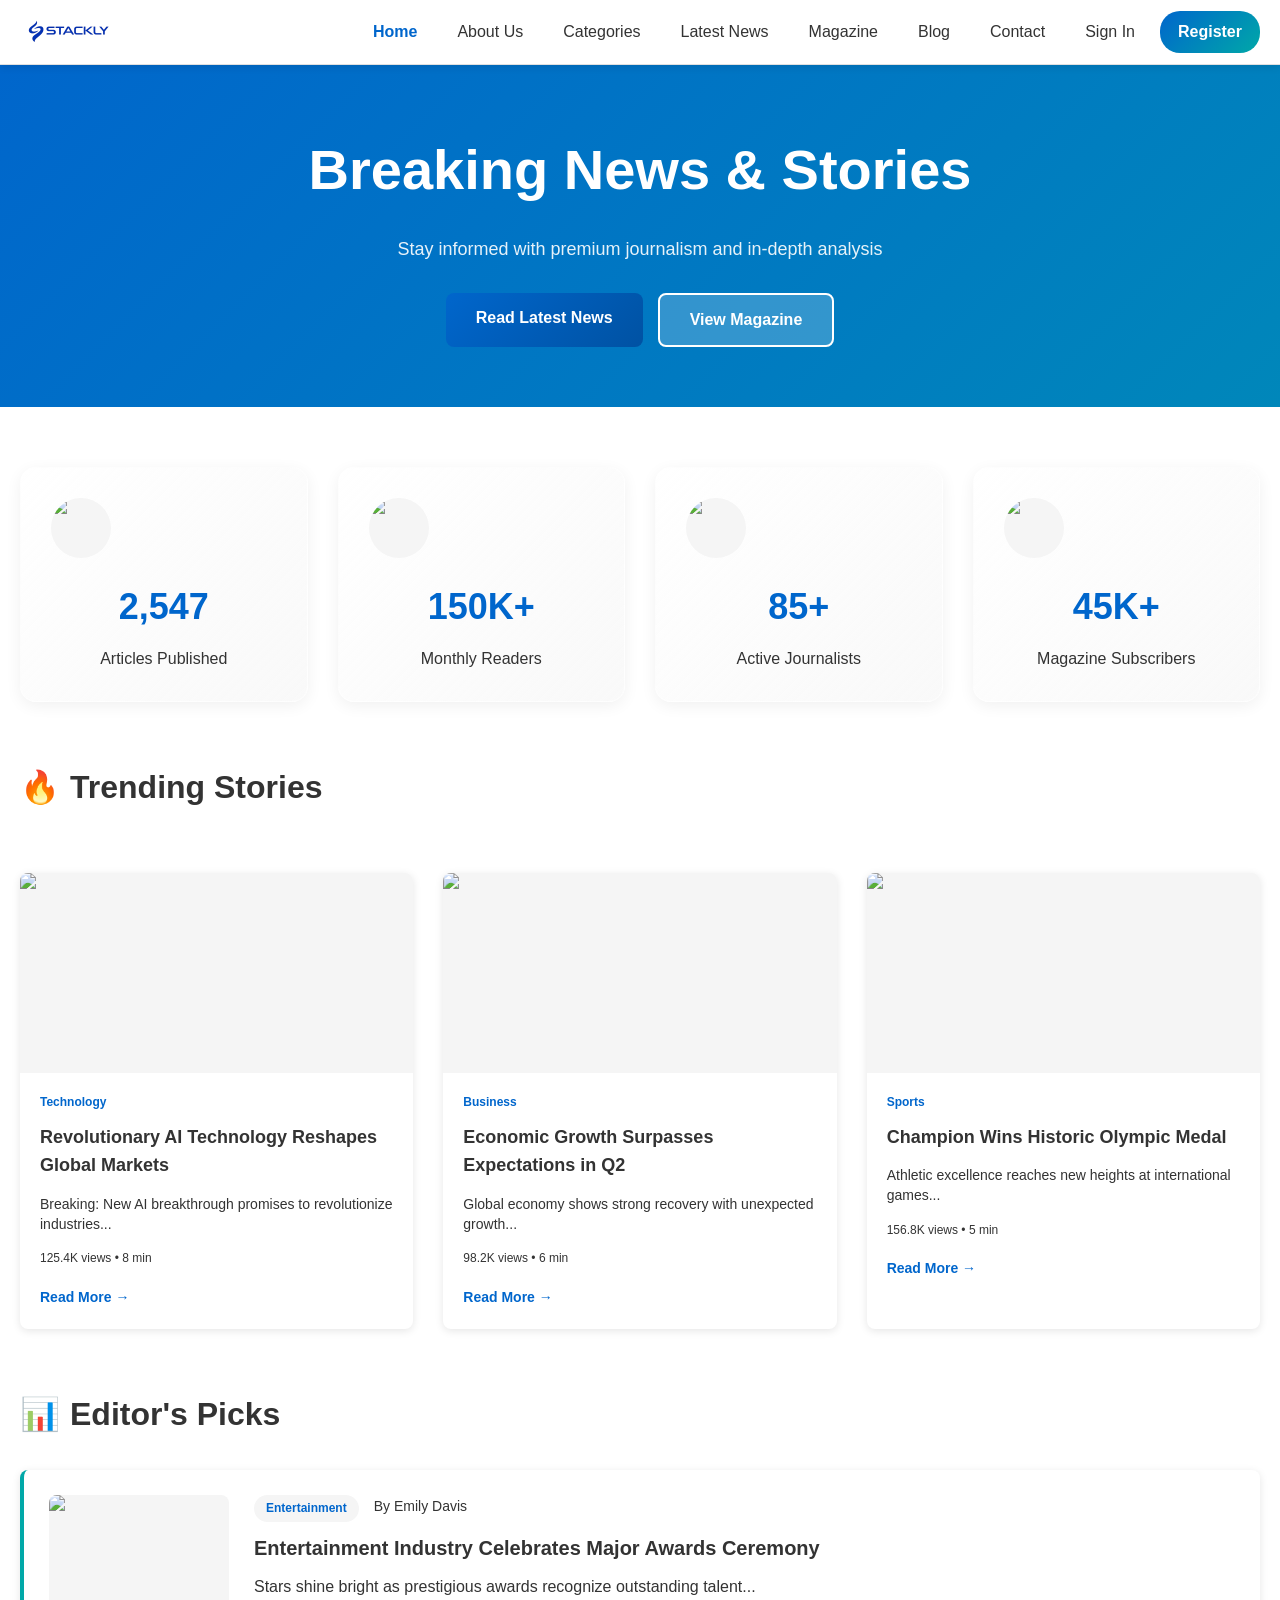
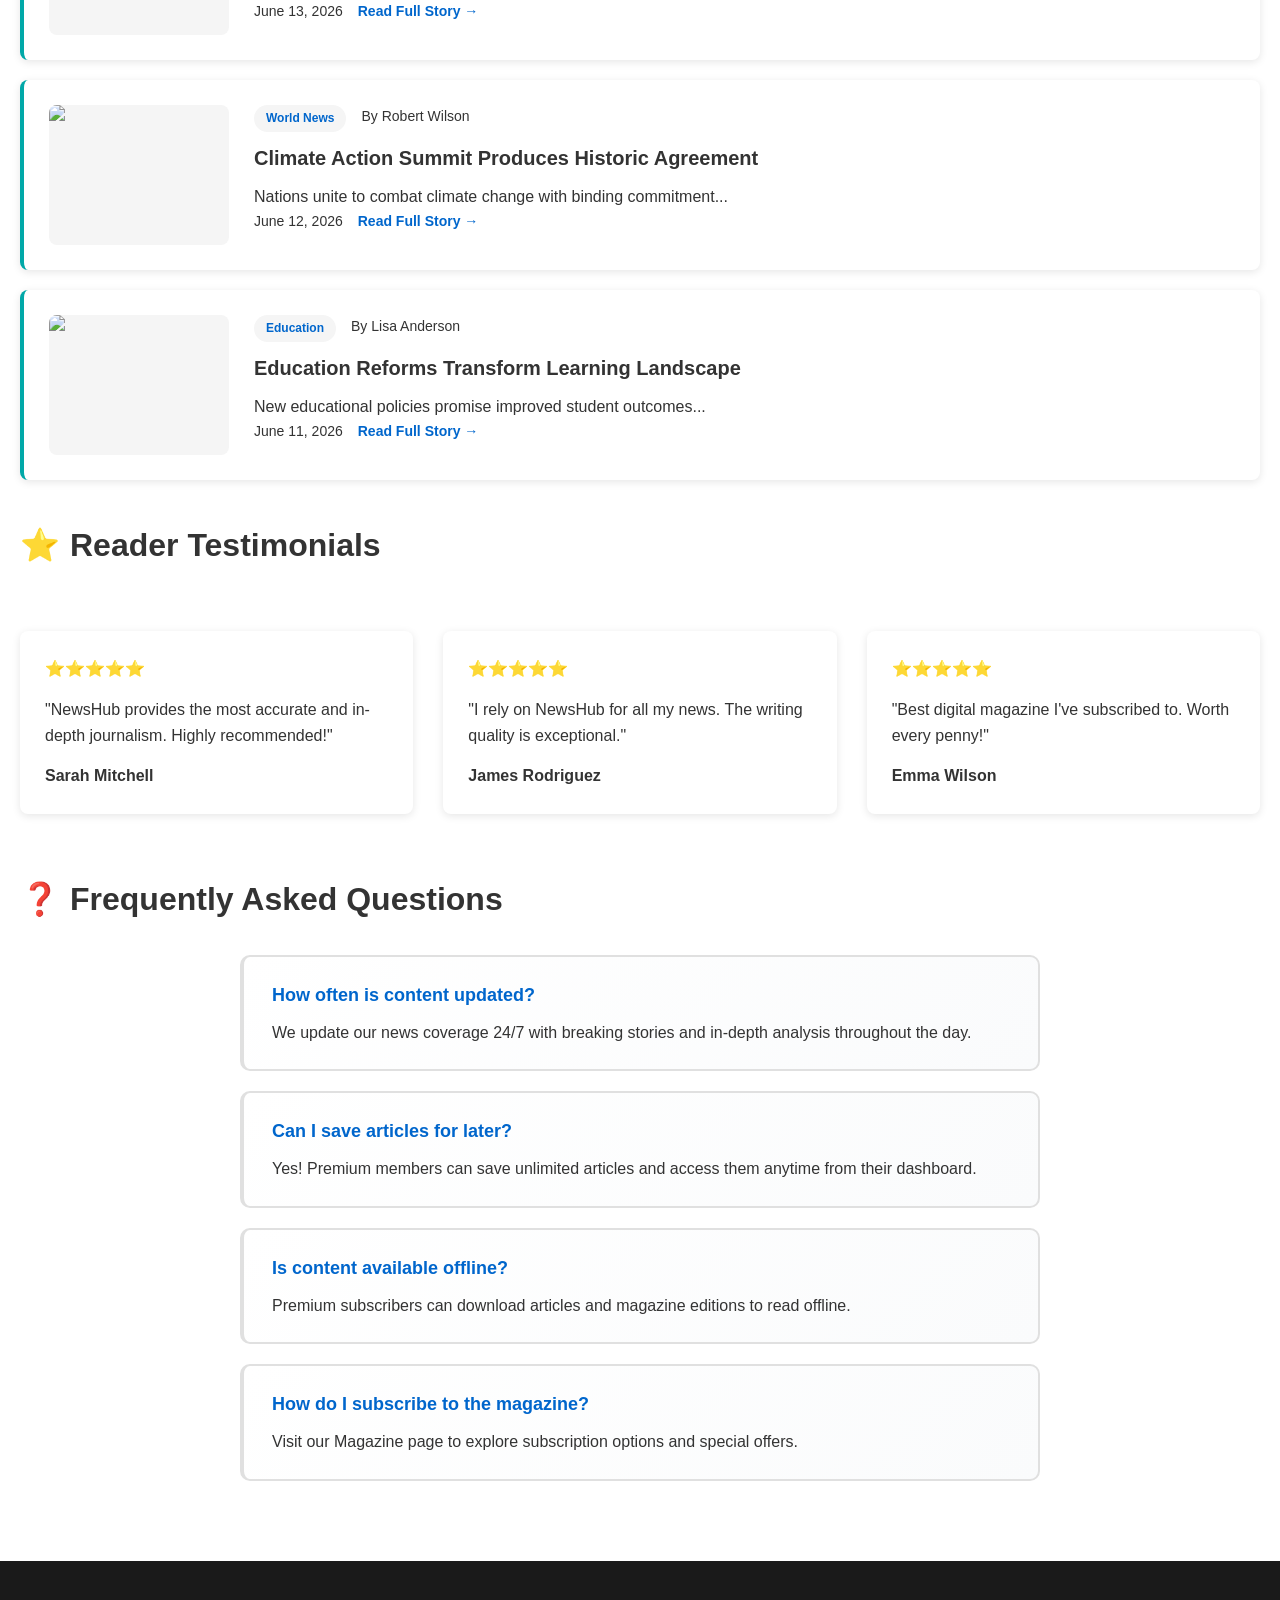
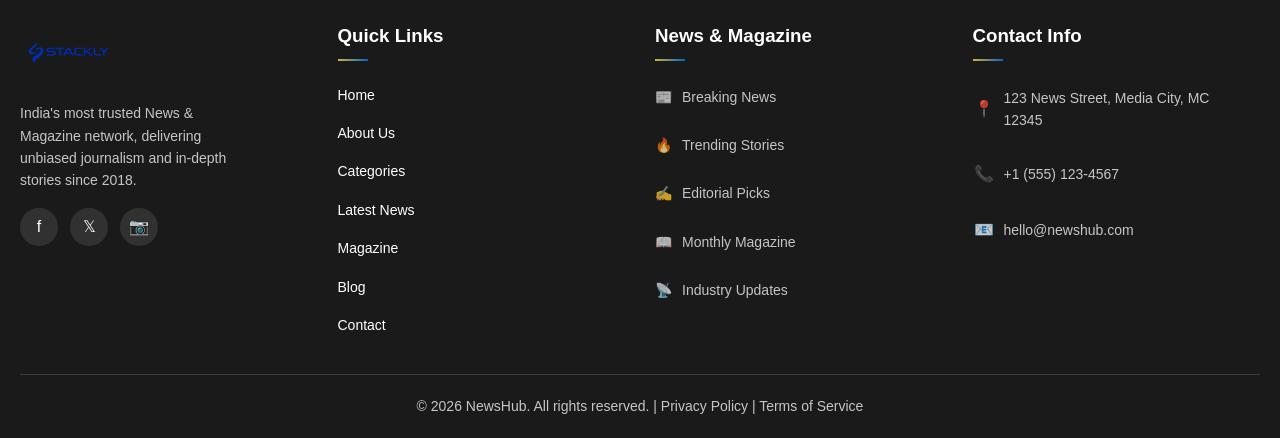
==== index.html @ 3a7b51b8 "Add files via upload" ====
﻿<!DOCTYPE html>
<html lang="en">
<head>
    <meta charset="UTF-8">
    <meta name="viewport" content="width=device-width, initial-scale=1.0">
    <title>NewsHub - Premium News & Magazine</title>
    <link rel="stylesheet" href="styles.css">
</head>
<body>
    <nav>
        <div class="nav-container">
            <a class="logo" href="index.html"><img src="stackly-logo.webp" alt="NewsHub" style="height:64px;width:auto;vertical-align:middle;"></a>

            <div class="nav-menu" id="navMenu">
                <a href="index.html" class="current">Home</a>
                <a href="about.html">About Us</a>
                <a href="categories.html">Categories</a>
                <a href="latest.html">Latest News</a>
                <a href="magazine.html">Magazine</a>
                <a href="blog.html">Blog</a>
                <a href="contact.html">Contact</a>
                <a href="signin.html">Sign In</a>
                <a href="register.html" class="nav-register">Register</a>
            </div>

            <button class="hamburger" id="hamburger" onclick="toggleMenu()">
                <span></span>
                <span></span>
                <span></span>
            </button>
        </div>
    </nav>

    <main id="content">
        <div class="hero">
            <div class="container">
                <h1>Breaking News & Stories</h1>
                <p>Stay informed with premium journalism and in-depth analysis</p>
                <div class="hero-buttons">
                    <a class="btn btn-primary" href="404.html">Read Latest News</a>
                    <a class="btn btn-secondary" href="404.html">View Magazine</a>
                </div>
            </div>
        </div>

        <div class="container">
            <div class="grid-4">
                <div class="stat-card fade-in-up">
                    <img src="images/avatar-1.webp" style="width:60px; height:60px; border-radius:50%; margin-bottom:10px;" alt="Articles Published" loading="lazy" decoding="async" width="60" height="60">
                    <div class="value">2,547</div>
                    <div>Articles Published</div>
                </div>
                <div class="stat-card fade-in-up">
                    <img src="images/avatar-2.webp" style="width:60px; height:60px; border-radius:50%; margin-bottom:10px;" alt="Monthly Readers" loading="lazy" decoding="async" width="60" height="60">
                    <div class="value">150K+</div>
                    <div>Monthly Readers</div>
                </div>
                <div class="stat-card fade-in-up">
                    <img src="images/avatar-3.webp" style="width:60px; height:60px; border-radius:50%; margin-bottom:10px;" alt="Active Journalists" loading="lazy" decoding="async" width="60" height="60">
                    <div class="value">85+</div>
                    <div>Active Journalists</div>
                </div>
                <div class="stat-card fade-in-up">
                    <img src="images/avatar-4.webp" style="width:60px; height:60px; border-radius:50%; margin-bottom:10px;" alt="Magazine Subscribers" loading="lazy" decoding="async" width="60" height="60">
                    <div class="value">45K+</div>
                    <div>Magazine Subscribers</div>
                </div>
            </div>

            <h2><span class="section-icon">🔥</span>Trending Stories</h2>
            <div class="grid-3">
                <div class="article-card">
                    <img src="images/article-1.webp" style="width:100%; height:200px; object-fit:cover;" alt="Revolutionary AI Technology Reshapes Global Markets" loading="lazy" decoding="async" width="600" height="200">
                    <div class="article-card-content">
                        <div class="article-card-category">Technology</div>
                        <h3>Revolutionary AI Technology Reshapes Global Markets</h3>
                        <p>Breaking: New AI breakthrough promises to revolutionize industries...</p>
                        <div style="font-size: 12px; color: var(--darkGray); margin-bottom: 15px;">
                            <span>125.4K views</span> • <span>8 min</span>
                        </div>
                        <a class="read-more" href="404.html">Read More →</a>
                    </div>
                </div>

                <div class="article-card">
                    <img src="images/article-2.webp" style="width:100%; height:200px; object-fit:cover;" alt="Economic Growth Surpasses Expectations in Q2" loading="lazy" decoding="async" width="600" height="200">
                    <div class="article-card-content">
                        <div class="article-card-category">Business</div>
                        <h3>Economic Growth Surpasses Expectations in Q2</h3>
                        <p>Global economy shows strong recovery with unexpected growth...</p>
                        <div style="font-size: 12px; color: var(--darkGray); margin-bottom: 15px;">
                            <span>98.2K views</span> • <span>6 min</span>
                        </div>
                        <a class="read-more" href="404.html">Read More →</a>
                    </div>
                </div>

                <div class="article-card">
                    <img src="images/article-3.webp" style="width:100%; height:200px; object-fit:cover;" alt="Champion Wins Historic Olympic Medal" loading="lazy" decoding="async" width="600" height="200">
                    <div class="article-card-content">
                        <div class="article-card-category">Sports</div>
                        <h3>Champion Wins Historic Olympic Medal</h3>
                        <p>Athletic excellence reaches new heights at international games...</p>
                        <div style="font-size: 12px; color: var(--darkGray); margin-bottom: 15px;">
                            <span>156.8K views</span> • <span>5 min</span>
                        </div>
                        <a class="read-more" href="404.html">Read More →</a>
                    </div>
                </div>
            </div>

            <h2><span class="section-icon">📊</span>Editor's Picks</h2>
            <div class="news-item">
                <img src="images/article-4.webp" style="width:180px; height:140px; border-radius:8px; object-fit:cover; flex-shrink:0;" alt="Entertainment Industry Celebrates Major Awards Ceremony" loading="lazy" decoding="async" width="180" height="140">
                <div class="news-content">
                    <div class="news-meta">
                        <span class="category-badge">Entertainment</span>
                        <span>By Emily Davis</span>
                    </div>
                    <h3>Entertainment Industry Celebrates Major Awards Ceremony</h3>
                    <p>Stars shine bright as prestigious awards recognize outstanding talent...</p>
                    <div class="news-meta">
                        <span>June 13, 2026</span>
                        <a class="read-more" href="404.html">Read Full Story →</a>
                    </div>
                </div>
            </div>

            <div class="news-item">
                <img src="images/article-5.webp" style="width:180px; height:140px; border-radius:8px; object-fit:cover; flex-shrink:0;" alt="Climate Action Summit Produces Historic Agreement" loading="lazy" decoding="async" width="180" height="140">
                <div class="news-content">
                    <div class="news-meta">
                        <span class="category-badge">World News</span>
                        <span>By Robert Wilson</span>
                    </div>
                    <h3>Climate Action Summit Produces Historic Agreement</h3>
                    <p>Nations unite to combat climate change with binding commitment...</p>
                    <div class="news-meta">
                        <span>June 12, 2026</span>
                        <a class="read-more" href="404.html">Read Full Story →</a>
                    </div>
                </div>
            </div>

            <div class="news-item">
                <img src="images/article-6.webp" style="width:180px; height:140px; border-radius:8px; object-fit:cover; flex-shrink:0;" alt="Education Reforms Transform Learning Landscape" loading="lazy" decoding="async" width="180" height="140">
                <div class="news-content">
                    <div class="news-meta">
                        <span class="category-badge">Education</span>
                        <span>By Lisa Anderson</span>
                    </div>
                    <h3>Education Reforms Transform Learning Landscape</h3>
                    <p>New educational policies promise improved student outcomes...</p>
                    <div class="news-meta">
                        <span>June 11, 2026</span>
                        <a class="read-more" href="404.html">Read Full Story →</a>
                    </div>
                </div>
            </div>

            <h2><span class="section-icon">⭐</span>Reader Testimonials</h2>
            <div class="grid-3">
                <div class="testimonial-card">
                    <div class="stars">⭐⭐⭐⭐⭐</div>
                    <p>"NewsHub provides the most accurate and in-depth journalism. Highly recommended!"</p>
                    <p style="font-weight: bold; margin-top: 15px;">Sarah Mitchell</p>
                </div>
                <div class="testimonial-card">
                    <div class="stars">⭐⭐⭐⭐⭐</div>
                    <p>"I rely on NewsHub for all my news. The writing quality is exceptional."</p>
                    <p style="font-weight: bold; margin-top: 15px;">James Rodriguez</p>
                </div>
                <div class="testimonial-card">
                    <div class="stars">⭐⭐⭐⭐⭐</div>
                    <p>"Best digital magazine I've subscribed to. Worth every penny!"</p>
                    <p style="font-weight: bold; margin-top: 15px;">Emma Wilson</p>
                </div>
            </div>

            <h2><span class="section-icon">❓</span>Frequently Asked Questions</h2>
            <div style="max-width: 800px; margin: 0 auto;">
                <div class="faq-card fade-in-up">
                    <p class="faq-question">How often is content updated?</p>
                    <p>We update our news coverage 24/7 with breaking stories and in-depth analysis throughout the day.</p>
                </div>
                <div class="faq-card fade-in-up">
                    <p class="faq-question">Can I save articles for later?</p>
                    <p>Yes! Premium members can save unlimited articles and access them anytime from their dashboard.</p>
                </div>
                <div class="faq-card fade-in-up">
                    <p class="faq-question">Is content available offline?</p>
                    <p>Premium subscribers can download articles and magazine editions to read offline.</p>
                </div>
                <div class="faq-card fade-in-up">
                    <p class="faq-question">How do I subscribe to the magazine?</p>
                    <p>Visit our Magazine page to explore subscription options and special offers.</p>
                </div>
            </div>
        </div>
    </main>

        <footer>
        <div class="footer-grid">
            <div>
                <a class="logo" href="index.html"><img src="stackly-logo.webp" alt="NewsHub" style="height:64px;width:auto;vertical-align:middle;"></a>
                <p style="margin-top: 10px; font-size: 14px; opacity: 0.75; max-width: 220px; line-height: 1.6;">India's most trusted News &amp; Magazine network, delivering unbiased journalism and in-depth stories since 2018.</p>
                <div style="display: flex; gap: 12px; margin-top: 16px;">
                    <a href="404.html" class="footer-social-icon" style="width: 38px; height: 38px; border-radius: 50%; background: rgba(255,255,255,0.1); display: flex; align-items: center; justify-content: center; color: white; text-decoration: none; font-size: 16px; transition: background 0.3s;" onmouseover="this.style.background='#1877F2'" onmouseout="this.style.background='rgba(255,255,255,0.1)'">&#x66;</a>
                    <a href="404.html" class="footer-social-icon" style="width: 38px; height: 38px; border-radius: 50%; background: rgba(255,255,255,0.1); display: flex; align-items: center; justify-content: center; color: white; text-decoration: none; font-size: 16px; transition: background 0.3s;" onmouseover="this.style.background='#000'" onmouseout="this.style.background='rgba(255,255,255,0.1)'">&#x1D54F;</a>
                    <a href="404.html" class="footer-social-icon" style="width: 38px; height: 38px; border-radius: 50%; background: rgba(255,255,255,0.1); display: flex; align-items: center; justify-content: center; color: white; text-decoration: none; font-size: 16px; transition: background 0.3s;" onmouseover="this.style.background='#E1306C'" onmouseout="this.style.background='rgba(255,255,255,0.1)'">&#x1F4F7;</a>
                    <!-- <a href="404.html" target="_blank" rel="noopener" class="footer-social-icon" style="width: 38px; height: 38px; border-radius: 50%; background: rgba(255,255,255,0.1); display: flex; align-items: center; justify-content: center; color: white; text-decoration: none; font-size: 16px; transition: background 0.3s;" onmouseover="this.style.background='#0A66C2'" onmouseout="this.style.background='rgba(255,255,255,0.1)'">&#x1F4BC;</a> -->
                </div>
            </div>
            <div class="footer-section">
                <h3>Quick Links</h3>
                <a class="footer-link" href="index.html"><span>Home</span><i class="link-arrow">→</i></a>
                <a class="footer-link" href="about.html"><span>About Us</span><i class="link-arrow">→</i></a>
                <a class="footer-link" href="categories.html"><span>Categories</span><i class="link-arrow">→</i></a>
                <a class="footer-link" href="latest.html"><span>Latest News</span><i class="link-arrow">→</i></a>
                <a class="footer-link" href="magazine.html"><span>Magazine</span><i class="link-arrow">→</i></a>
                <a class="footer-link" href="blog.html"><span>Blog</span><i class="link-arrow">→</i></a>
                <a class="footer-link" href="contact.html"><span>Contact</span><i class="link-arrow">→</i></a>
            </div>
            <div class="footer-section">
                <h3>News &amp; Magazine</h3>
                <div class="newsroom-link"><span class="newsroom-icon">📰</span><span>Breaking News</span></div>
                <div class="newsroom-link"><span class="newsroom-icon">🔥</span><span>Trending Stories</span></div>
                <div class="newsroom-link"><span class="newsroom-icon">✍️</span><span>Editorial Picks</span></div>
                <div class="newsroom-link"><span class="newsroom-icon">📖</span><span>Monthly Magazine</span></div>
                <div class="newsroom-link"><span class="newsroom-icon">📡</span><span>Industry Updates</span></div>
            </div>
            <div class="footer-section">
                <h3>Contact Info</h3>
                <div class="contact-item"><span class="contact-icon">📍</span><span>123 News Street, Media City, MC 12345</span></div>
                <div class="contact-item"><span class="contact-icon">📞</span><span>+1 (555) 123-4567</span></div>
                <div class="contact-item"><span class="contact-icon">📧</span><span>hello@newshub.com</span></div>
            </div>
        </div>
        <div class="footer-bottom">
            <p>&copy; 2026 NewsHub. All rights reserved. | Privacy Policy | Terms of Service</p>
        </div>
    </footer>

    <script src="auth.js"></script>
    <script src="script.js"></script>
</body>
</html>
---- styles.css ----
* {
    margin: 0;
    padding: 0;
    box-sizing: border-box;
}

/* ── Image optimisation globals ─────────────────────────────────────── */
img {
    max-width: 100%;
    height: auto;          /* preserve aspect ratio; prevents layout shift */
    display: block;
    color: transparent;    /* hide broken-image alt text colour */
}

/* Static gray placeholder while images load — no animation */
img[loading="lazy"] {
    background-color: var(--lightGray);
}
/* ──────────────────────────────────────────────────────────────────── */

:root {
    --primary: #0066CC;
    --teal: #00A8A8;
    --white: #FFFFFF;
    --lightGray: #F5F5F5;
    --darkGray: #333333;
    --border: #E0E0E0;
    --error: #EF4444;
    --gold: #D4AF37;
}

body {
    font-family: -apple-system, BlinkMacSystemFont, 'Segoe UI', Roboto, Oxygen, Ubuntu, Cantarell, sans-serif;
    background-color: var(--white);
    color: var(--darkGray);
    line-height: 1.6;
}

/* Navigation */
nav {
    background-color: var(--white);
    border-bottom: 1px solid var(--border);
    position: sticky;
    top: 0;
    z-index: 50;
    box-shadow: 0 2px 8px rgba(0,0,0,0.1);
}

.nav-container {
    max-width: 1400px;
    margin: 0 auto;
    padding: 0 20px;
    display: flex;
    justify-content: space-between;
    align-items: center;
    height: 64px;
}

.logo {
    font-size: 24px;
    font-weight: bold;
    color: var(--primary);
    cursor: pointer;
    border: none;
    background: none;
    padding: 0;
    text-decoration: none;
    transition: opacity 0.3s, transform 0.3s;
    display: inline-block;
}

.logo:hover {
    opacity: 0.8;
    transform: scale(1.05);
}

.nav-menu {
    display: none;
    gap: 10px;
    align-items: center;
}

.nav-menu.active {
    display: flex;
    flex-direction: column;
    position: absolute;
    top: 64px;
    left: 0;
    right: 0;
    background-color: var(--lightGray);
    padding: 15px;
    z-index: 40;
}

.nav-menu a {
    border: none;
    background: transparent;
    padding: 10px 15px;
    cursor: pointer;
    color: var(--darkGray);
    font-weight: 500;
    border-radius: 6px;
    transition: opacity 0.3s;
    text-decoration: none;
}

.nav-menu a:hover {
    opacity: 0.75;
}

.nav-menu a.current {
    color: var(--primary);
    font-weight: 700;
}

@media (min-width: 768px) {
    .nav-menu {
        display: flex !important;
        flex-direction: row !important;
        position: static !important;
        background-color: transparent !important;
        padding: 0 !important;
    }
}

.hamburger {
    display: flex;
    flex-direction: column;
    cursor: pointer;
    border: none;
    background: none;
    padding: 5px;
    gap: 5px;
}

.hamburger span {
    width: 25px;
    height: 3px;
    background-color: var(--darkGray);
    border-radius: 2px;
    transition: background-color 0.3s;
}

.hamburger:hover span {
    background-color: var(--primary);
}

@media (min-width: 768px) {
    .hamburger {
        display: none;
    }
}

/* Main Content */
.container {
    max-width: 1400px;
    margin: 0 auto;
    padding: 0 20px;
}

.hidden {
    display: none !important;
}

/* Hero Section */
.hero {
    background: linear-gradient(135deg, #0066CC 0%, #00A8A8 100%);
    color: white;
    padding: 60px 20px;
    text-align: center;
}

.hero h1 {
    font-size: 56px;
    margin-bottom: 20px;
    font-weight: bold;
}

.hero p {
    font-size: 18px;
    margin-bottom: 30px;
    opacity: 0.9;
}

.hero-buttons {
    display: flex;
    gap: 15px;
    justify-content: center;
    flex-wrap: wrap;
}

.btn {
    display: inline-block;
    padding: 12px 30px;
    border: none;
    border-radius: 8px;
    font-weight: 600;
    cursor: pointer;
    font-size: 16px;
    transition: all 0.3s;
    text-decoration: none;
    text-align: center;
}

.btn-primary {
    background-color: var(--primary);
    color: white;
}

.btn-primary:hover {
    opacity: 0.9;
}

.btn-secondary {
    background-color: rgba(255,255,255,0.2);
    color: white;
    border: 2px solid white;
}

.btn-secondary:hover {
    background-color: rgba(255,255,255,0.3);
}

/* Grid Layouts */
.grid-2 {
    display: grid;
    grid-template-columns: 1fr;
    gap: 30px;
    margin: 60px 0;
}

@media (min-width: 768px) {
    .grid-2 {
        grid-template-columns: 1fr 1fr;
    }
}

.grid-3 {
    display: grid;
    grid-template-columns: 1fr;
    gap: 30px;
    margin: 60px 0;
}

@media (min-width: 768px) {
    .grid-3 {
        grid-template-columns: repeat(3, 1fr);
    }
}

.grid-4 {
    display: grid;
    grid-template-columns: 1fr;
    gap: 30px;
    margin: 60px 0;
}

@media (min-width: 768px) {
    .grid-4 {
        grid-template-columns: repeat(2, 1fr);
    }
}

@media (min-width: 1024px) {
    .grid-4 {
        grid-template-columns: repeat(4, 1fr);
    }
}

/* Cards */
.stat-card {
    position: relative;
    background: linear-gradient(135deg, rgba(255,255,255,0.8), rgba(245,245,245,0.6));
    backdrop-filter: blur(12px);
    -webkit-backdrop-filter: blur(12px);
    border: 1px solid rgba(255,255,255,0.5);
    padding: 30px;
    border-radius: 16px;
    text-align: center;
    overflow: hidden;
    box-shadow: 0 4px 16px rgba(0,0,0,0.06);
    transition: transform 0.4s ease, box-shadow 0.4s ease, border-color 0.4s ease, background 0.4s ease;
}

.stat-card::before {
    content: '';
    position: absolute;
    inset: 0;
    background: linear-gradient(135deg, rgba(0,102,204,0.12), rgba(0,168,168,0.1) 50%, rgba(212,175,55,0.1));
    opacity: 0;
    transition: opacity 0.4s ease;
    pointer-events: none;
}

.stat-card > * {
    position: relative;
    z-index: 1;
}

.stat-card:hover {
    transform: translateY(-10px);
    box-shadow: 0 20px 40px rgba(0,102,204,0.18), 0 0 0 1px rgba(0,102,204,0.3);
    border-color: var(--primary);
}

.stat-card:hover::before {
    opacity: 1;
}

.stat-card .icon {
    font-size: 32px;
    margin-bottom: 15px;
}

.stat-card .value {
    display: inline-block;
    font-size: 36px;
    font-weight: bold;
    color: var(--primary);
    margin: 10px 0;
    transition: transform 0.4s ease, color 0.4s ease;
}

.stat-card:hover .value {
    transform: scale(1.12);
    color: var(--teal);
}

.article-card {
    border-radius: 8px;
    overflow: hidden;
    box-shadow: 0 2px 8px rgba(0,0,0,0.1);
    transition: all 0.3s;
    background: white;
}

.article-card:hover {
    box-shadow: 0 8px 16px rgba(0,0,0,0.15);
    transform: translateY(-8px);
}

.article-card-image {
    background-color: var(--teal);
    height: 200px;
    display: flex;
    align-items: center;
    justify-content: center;
    font-size: 48px;
    color: white;
}

.article-card-content {
    padding: 20px;
}

.article-card-category {
    color: var(--primary);
    font-weight: bold;
    font-size: 12px;
}

.article-card h3 {
    font-size: 18px;
    margin: 10px 0 15px 0;
    font-weight: bold;
}

.article-card p {
    color: var(--darkGray);
    font-size: 14px;
    margin-bottom: 15px;
    line-height: 1.4;
}

.read-more {
    color: var(--primary);
    font-weight: 600;
    cursor: pointer;
    text-decoration: none;
    border: none;
    background: none;
    padding: 0;
    font-size: 14px;
}

.read-more:hover {
    opacity: 0.75;
}

/* Section Titles */
h2 {
    font-size: 32px;
    margin: 40px 0 30px 0;
    color: var(--darkGray);
}

.section-icon {
    margin-right: 10px;
}

/* Forms */
.form-group {
    margin-bottom: 15px;
}

input, select, textarea {
    width: 100%;
    padding: 12px;
    border: 1px solid var(--border);
    border-radius: 6px;
    font-family: inherit;
    font-size: 16px;
    transition: border-color 0.3s;
}

input:hover, select:hover, textarea:hover {
    border-color: var(--teal);
}

input:focus, select:focus, textarea:focus {
    outline: none;
    border-color: var(--primary);
}

.form-error, input.form-error, select.form-error, textarea.form-error {
    border-color: var(--error) !important;
}

.error-message {
    color: var(--error);
    font-size: 12px;
    margin-top: 5px;
}

/* Contact Section */
.contact-section {
    background-color: var(--lightGray);
    padding: 40px;
    border-radius: 8px;
}

/* Footer */
footer {
    background-color: #1a1a1a;
    color: white;
    padding: 60px 20px 20px;
    margin-top: 80px;
}

.footer-grid {
    display: grid;
    grid-template-columns: 1fr;
    gap: 30px;
    margin-bottom: 30px;
    max-width: 1400px;
    margin-left: auto;
    margin-right: auto;
}

@media (min-width: 768px) {
    .footer-grid {
        grid-template-columns: repeat(4, 1fr);
    }
}

.footer-section h3 {
    font-weight: bold;
    margin-bottom: 15px;
    position: relative;
    padding-bottom: 10px;
}

.footer-section h3::after {
    content: '';
    position: absolute;
    left: 0;
    bottom: 0;
    width: 30px;
    height: 2px;
    background: linear-gradient(90deg, var(--gold), var(--primary));
}

.footer-section p {
    font-size: 14px;
    margin-bottom: 10px;
    opacity: 0.75;
    cursor: pointer;
    transition: opacity 0.3s;
}

.footer-section a {
    text-decoration: none;
    color: inherit;
}

.footer-section p:hover {
    opacity: 1;
}

/* Quick Links */
.footer-link {
    position: relative;
    display: flex;
    align-items: center;
    gap: 8px;
    width: fit-content;
    padding: 8px 0;
    font-size: 14px;
    color: rgba(255,255,255,0.75);
    text-decoration: none;
    transition: color 0.35s ease, transform 0.35s ease;
}

.footer-link::after {
    content: '';
    position: absolute;
    left: 0;
    bottom: 3px;
    width: 0;
    height: 2px;
    background: linear-gradient(90deg, var(--gold), var(--primary));
    transition: width 0.35s ease;
}

.footer-link .link-arrow {
    display: inline-block;
    opacity: 0;
    transform: translateX(-8px);
    transition: opacity 0.35s ease, transform 0.35s ease;
}

.footer-link:hover {
    color: var(--white);
    transform: translateX(6px);
}

.footer-link:hover::after {
    width: 100%;
}

.footer-link:hover .link-arrow {
    opacity: 1;
    transform: translateX(0);
}

/* News & Magazine Links */
.newsroom-link {
    position: relative;
    display: flex;
    align-items: center;
    gap: 10px;
    padding: 10px 12px;
    margin-bottom: 6px;
    margin-left: -12px;
    border-radius: 8px;
    font-size: 14px;
    color: rgba(255,255,255,0.75);
    cursor: pointer;
    overflow: hidden;
    transition: transform 0.35s ease, color 0.35s ease, box-shadow 0.35s ease;
}

.newsroom-link::before {
    content: '';
    position: absolute;
    inset: 0;
    border-radius: 8px;
    background: linear-gradient(135deg, rgba(0,102,204,0.4), rgba(212,175,55,0.3));
    opacity: 0;
    transition: opacity 0.35s ease;
}

.newsroom-link > * {
    position: relative;
    z-index: 1;
}

.newsroom-icon {
    display: inline-block;
    transition: transform 0.35s ease;
}

.newsroom-link:hover {
    color: var(--white);
    transform: scale(1.04) translateX(4px);
    box-shadow: 0 8px 20px rgba(0,102,204,0.35);
}

.newsroom-link:hover::before {
    opacity: 1;
}

.newsroom-link:hover .newsroom-icon {
    transform: translateX(4px) rotate(10deg) scale(1.1);
}

/* Contact Info & Social Links */
.contact-item,
.social-link {
    position: relative;
    display: flex;
    align-items: center;
    gap: 10px;
    padding: 10px 12px;
    margin-bottom: 8px;
    margin-left: -12px;
    border-radius: 8px;
    border: 1px solid transparent;
    font-size: 14px;
    color: rgba(255,255,255,0.75);
    text-decoration: none;
    transition: transform 0.35s ease, box-shadow 0.35s ease, border-color 0.35s ease, background 0.35s ease, color 0.35s ease;
}

.contact-icon {
    display: inline-block;
    font-size: 16px;
    transition: transform 0.35s ease;
}

.contact-item:hover,
.social-link:hover {
    transform: translateY(-4px);
    background: rgba(255,255,255,0.06);
    border-color: rgba(212,175,55,0.45);
    box-shadow: 0 12px 26px rgba(0,0,0,0.35);
    color: var(--white);
}

.contact-item:hover .contact-icon,
.social-link:hover .contact-icon {
    transform: rotate(12deg) scale(1.15);
}

.social-links {
    display: flex;
    flex-direction: column;
}

.footer-bottom {
    border-top: 1px solid rgba(255,255,255,0.2);
    padding-top: 20px;
    text-align: center;
    font-size: 14px;
    opacity: 0.75;
    max-width: 1400px;
    margin: 0 auto;
}

/* Testimonials */
.testimonial-card {
    background: white;
    padding: 25px;
    border-radius: 8px;
    box-shadow: 0 2px 8px rgba(0,0,0,0.1);
    transition: box-shadow 0.3s;
}

.testimonial-card:hover {
    box-shadow: 0 4px 12px rgba(0,0,0,0.15);
}

.stars {
    color: #FFD700;
    margin-bottom: 15px;
}

/* News Article List */
.news-item {
    display: flex;
    gap: 25px;
    background: white;
    padding: 25px;
    border-radius: 8px;
    box-shadow: 0 2px 8px rgba(0,0,0,0.1);
    border-left: 4px solid var(--teal);
    margin-bottom: 20px;
    transition: box-shadow 0.3s;
}

.news-item:hover {
    box-shadow: 0 4px 12px rgba(0,0,0,0.15);
}

.news-image {
    background-color: var(--primary);
    width: 180px;
    height: 140px;
    min-width: 180px;
    border-radius: 8px;
    display: flex;
    align-items: center;
    justify-content: center;
    font-size: 48px;
    color: white;
}

.news-content h3 {
    font-size: 20px;
    margin-bottom: 10px;
}

.news-meta {
    display: flex;
    gap: 15px;
    font-size: 14px;
    color: var(--darkGray);
    margin-bottom: 10px;
    flex-wrap: wrap;
}

.category-badge {
    background-color: var(--lightGray);
    color: var(--primary);
    padding: 4px 12px;
    border-radius: 20px;
    font-size: 12px;
    font-weight: bold;
    transition: background-color 0.3s, color 0.3s;
}

.category-badge:hover {
    background-color: var(--primary);
    color: white;
}

/* FAQ Cards */
.faq-card {
    position: relative;
    padding: 24px 28px;
    border-radius: 10px;
    border: 2px solid var(--border);
    border-left: 4px solid var(--border);
    background: linear-gradient(135deg, #ffffff, #fafbfc);
    margin-bottom: 20px;
    transition: transform 0.4s ease, box-shadow 0.4s ease, border-color 0.4s ease, background 0.4s ease;
}

.faq-card:hover {
    transform: translateX(6px) scale(1.015);
    border-left-color: var(--gold);
    border-color: rgba(0,102,204,0.3);
    background: linear-gradient(135deg, #ffffff, rgba(0,102,204,0.05) 60%, rgba(212,175,55,0.06));
    box-shadow: 0 10px 28px rgba(0,0,0,0.1);
}

.faq-question {
    font-weight: bold;
    font-size: 18px;
    margin-bottom: 10px;
    color: var(--primary);
    transition: color 0.4s ease;
}

.faq-card:hover .faq-question {
    color: var(--gold);
}

/* Timeline */
.timeline-item {
    display: flex;
    gap: 30px;
    margin-bottom: 40px;
}

.timeline-year {
    background-color: var(--primary);
    color: white;
    padding: 15px;
    border-radius: 8px;
    text-align: center;
    font-weight: bold;
    width: 100px;
    height: fit-content;
    transition: transform 0.3s, box-shadow 0.3s;
}

.timeline-year:hover {
    transform: scale(1.08);
    box-shadow: 0 4px 12px rgba(0,0,0,0.2);
}

.timeline-content {
    padding-bottom: 30px;
    border-left: 2px solid var(--teal);
    padding-left: 20px;
}

.timeline-content h3 {
    font-weight: bold;
    font-size: 18px;
    margin-bottom: 5px;
}

/* Sign In Form */
.signin-form {
    max-width: 400px;
    margin: 40px auto;
    background: white;
    border-radius: 12px;
    box-shadow: 0 4px 12px rgba(0,0,0,0.15);
    padding: 30px;
}

.signin-form h1 {
    text-align: center;
    margin-bottom: 30px;
    color: var(--darkGray);
}

/* Dashboard */
.dashboard-header {
    display: flex;
    justify-content: space-between;
    align-items: center;
    margin-bottom: 40px;
    flex-wrap: wrap;
    gap: 20px;
}

.dashboard-header h1 {
    font-size: 40px;
    color: var(--darkGray);
}

.dashboard-card {
    background-color: var(--lightGray);
    border-top: 4px solid var(--teal);
    padding: 25px;
    border-radius: 8px;
    transition: box-shadow 0.3s;
}

.dashboard-card:hover {
    box-shadow: 0 4px 12px rgba(0,0,0,0.1);
}

.dashboard-card .icon {
    font-size: 28px;
    margin-bottom: 10px;
}

.dashboard-card .title {
    color: var(--darkGray);
    margin-bottom: 5px;
}

.dashboard-card .value {
    font-size: 32px;
    font-weight: bold;
    color: var(--primary);
}

/* 404 Page */
.notfound-content {
    min-height: 500px;
    display: flex;
    align-items: center;
    justify-content: center;
    flex-direction: column;
    text-align: center;
    padding: 40px 20px;
}

.notfound-content .number {
    font-size: 120px;
    font-weight: bold;
    color: var(--primary);
    margin-bottom: 20px;
}

.notfound-content h1 {
    font-size: 40px;
    margin-bottom: 15px;
}

.notfound-content p {
    font-size: 18px;
    color: var(--darkGray);
    margin-bottom: 30px;
}

/* Responsive */
@media (max-width: 768px) {
    .news-item {
        flex-direction: column;
    }

    .news-image {
        width: 100%;
        height: 180px;
    }

    .hero h1 {
        font-size: 36px;
    }

    h2 {
        font-size: 24px;
    }

    .timeline-item {
        flex-direction: column;
        align-items: flex-start;
    }

    .dashboard-header {
        flex-direction: column;
        align-items: flex-start;
    }
}

/* Fade-in on Scroll */
.fade-in-up {
    opacity: 0;
    transform: translateY(30px);
    transition: opacity 0.6s ease, transform 0.6s ease;
}

.fade-in-up.is-visible {
    opacity: 1;
    transform: translateY(0);
}

@media (prefers-reduced-motion: reduce) {
    .fade-in-up {
        opacity: 1;
        transform: none;
        transition: none;
    }

    .stat-card,
    .faq-card,
    .footer-link,
    .newsroom-link,
    .contact-item,
    .social-link,
    .stat-card .value,
    .footer-link .link-arrow,
    .newsroom-icon,
    .contact-icon {
        transition: none !important;
    }
}

/* ============================================================
   PREMIUM HOVER EFFECTS — ENTERPRISE v2
   ============================================================ */

/* ----- Keyframe Animations ----- */
@keyframes shine-sweep {
    0%   { transform: translateX(-150%) skewX(-20deg); }
    100% { transform: translateX(250%)  skewX(-20deg); }
}

@keyframes gradient-border-rotate {
    0%,100% { background-position: 0%   50%; }
    50%      { background-position: 100% 50%; }
}

@keyframes icon-bounce {
    0%,100% { transform: scale(1)    rotate(0deg)  translateY(0); }
    30%      { transform: scale(1.28) rotate(14deg) translateY(-10px); }
    60%      { transform: scale(1.14) rotate(7deg)  translateY(-5px); }
}

@keyframes neon-blue {
    0%,100% { box-shadow: 0 20px 40px rgba(0,102,204,.35), 0 0 30px rgba(0,102,204,.2),  0 0 0 2px rgba(0,102,204,.3); }
    50%      { box-shadow: 0 25px 65px rgba(0,102,204,.6),  0 0 55px rgba(0,102,204,.45), 0 0 0 2px rgba(0,102,204,.5); }
}

@keyframes neon-gold {
    0%,100% { box-shadow: 0 20px 40px rgba(212,175,55,.4), 0 0 30px rgba(212,175,55,.25), 0 0 0 2px rgba(212,175,55,.5); }
    50%      { box-shadow: 0 25px 65px rgba(212,175,55,.7), 0 0 55px rgba(212,175,55,.5),  0 0 0 2px rgba(212,175,55,.8); }
}

/* ----- TIMELINE — FULL CARD HOVER ----- */
.timeline-item {
    cursor: pointer;
    padding: 16px 14px;
    border-radius: 16px;
    border: 2px solid transparent;
    transition: transform .45s ease, box-shadow .45s ease,
                background .45s ease, border-color .45s ease;
}

.timeline-item:hover {
    transform: translateY(-12px);
    background: linear-gradient(135deg, #f0f7ff, #e4efff);
    border-color: rgba(0,102,204,.3);
    box-shadow: 0 28px 55px rgba(0,102,204,.22), 0 0 0 1px rgba(0,102,204,.18);
}

/* Year badge — strong neon glow on hover */
.timeline-year {
    transition: transform .45s ease, box-shadow .45s ease,
                background .45s ease, font-size .35s ease,
                letter-spacing .35s ease;
}

.timeline-item:hover .timeline-year {
    transform: scale(1.2) rotate(-3deg);
    background: linear-gradient(135deg, #0047b3, #0066CC, #00A8A8);
    box-shadow: 0 0 35px rgba(0,102,204,.9), 0 10px 28px rgba(0,102,204,.5);
    font-size: 19px;
    letter-spacing: 1.5px;
}

/* Connector line glows */
.timeline-content {
    transition: transform .45s ease, border-color .45s ease,
                border-left-width .45s ease, padding-left .45s ease;
}

.timeline-item:hover .timeline-content {
    transform: translateX(6px);
    border-left-color: var(--primary);
    border-left-width: 4px;
    padding-left: 22px;
}

.timeline-content h3 { transition: color .4s ease, font-size .4s ease; }
.timeline-item:hover .timeline-content h3 {
    color: var(--primary);
    font-size: 20px;
}
.timeline-content p { transition: color .4s ease; }
.timeline-item:hover .timeline-content p { color: #444; }

/* ----- AWARD CARDS ----- */
.award-card {
    position: relative;
    padding: 28px 26px;
    border-radius: 16px;
    border: 2px solid var(--border);
    border-left: 6px solid var(--primary);
    background: linear-gradient(135deg, #fff 0%, var(--lightGray) 100%);
    overflow: hidden;
    cursor: pointer;
    transition: transform .45s ease, box-shadow .45s ease,
                background .45s ease, border-color .45s ease, color .45s ease;
}

/* Shine sweep layer */
.award-card::before {
    content: '';
    position: absolute;
    top: 0; left: -120%;
    width: 60%;
    height: 100%;
    background: linear-gradient(90deg, transparent, rgba(255,255,255,.6), transparent);
    transform: skewX(-20deg);
    pointer-events: none;
    z-index: 3;
}

.award-card:hover {
    transform: translateY(-14px) scale(1.03);
    border-color: var(--gold);
    border-left-color: var(--gold);
    background: linear-gradient(135deg, #101028 0%, #1c1c48 50%, #0b2d4e 100%);
    color: #fff;
    animation: neon-gold 2s ease infinite;
}

.award-card:hover::before {
    animation: shine-sweep .8s ease forwards;
}

.award-icon {
    display: inline-block;
    font-size: 32px;
    margin-bottom: 14px;
}

.award-card:hover .award-icon {
    animation: icon-bounce .65s ease forwards;
}

.award-title {
    font-weight: bold;
    font-size: 15px;
    margin-bottom: 8px;
    transition: color .4s ease, font-size .4s ease;
}

.award-org {
    font-size: 13px;
    color: var(--darkGray);
    transition: color .4s ease;
}

.award-card:hover .award-title { color: var(--gold); font-size: 16px; }
.award-card:hover .award-org   { color: rgba(255,255,255,.72); }

/* ----- TEAM / LEADERSHIP CARDS ----- */
.team-card {
    position: relative;
    text-align: center;
    padding: 30px 22px;
    border-radius: 20px;
    background: linear-gradient(135deg, #fff, var(--lightGray));
    border: 2px solid transparent;
    overflow: hidden;
    cursor: pointer;
    transition: transform .45s ease, box-shadow .45s ease,
                background .45s ease, border-color .45s ease;
}

.team-card::before {
    content: '';
    position: absolute;
    top: 0; left: -120%;
    width: 60%;
    height: 100%;
    background: linear-gradient(90deg, transparent, rgba(255,255,255,.45), transparent);
    transform: skewX(-20deg);
    pointer-events: none;
    z-index: 2;
}

.team-card:hover {
    transform: translateY(-16px);
    background: linear-gradient(135deg, #fff, #e6f3ff);
    border-color: rgba(0,102,204,.4);
    animation: neon-blue 2s ease infinite;
}

.team-card:hover::before { animation: shine-sweep .8s ease forwards; }

.team-card img {
    transition: transform .45s ease, box-shadow .45s ease;
}

.team-card:hover img {
    transform: scale(1.18);
    box-shadow: 0 12px 35px rgba(0,102,204,.5);
}

.team-name {
    font-weight: bold;
    font-size: 16px;
    margin-bottom: 4px;
    transition: color .4s ease;
}

.team-role {
    color: var(--primary);
    font-weight: 600;
    font-size: 14px;
    margin-bottom: 4px;
    transition: color .4s ease;
}

.team-dept {
    font-size: 12px;
    color: var(--darkGray);
    transition: color .4s ease;
}

.team-card:hover .team-name { color: var(--primary); }
.team-card:hover .team-role { color: var(--teal); }

/* ----- CONTACT INFO CARDS ----- */
.contact-info-card {
    position: relative;
    padding: 26px 24px;
    border-radius: 18px;
    background: linear-gradient(135deg, #fff, #f6f9ff);
    border: 2px solid var(--border);
    overflow: hidden;
    margin-bottom: 22px;
    transition: transform .45s ease, box-shadow .45s ease,
                border-color .45s ease, background .45s ease;
}

.contact-info-card::before {
    content: '';
    position: absolute;
    top: 0; left: -120%;
    width: 60%;
    height: 100%;
    background: linear-gradient(90deg, transparent, rgba(0,102,204,.12), transparent);
    transform: skewX(-20deg);
    pointer-events: none;
    z-index: 2;
}

.contact-info-card:hover {
    transform: translateY(-12px);
    border-color: var(--primary);
    background: linear-gradient(135deg, #ecf5ff, #dceeff);
    animation: neon-blue 2s ease infinite;
}

.contact-info-card:hover::before { animation: shine-sweep .8s ease forwards; }

.contact-info-card-icon {
    display: block;
    font-size: 38px;
    margin-bottom: 12px;
    transition: transform .45s ease;
}

.contact-info-card:hover .contact-info-card-icon {
    animation: icon-bounce .65s ease forwards;
}

.contact-info-card-title {
    font-weight: bold;
    color: var(--primary);
    font-size: 16px;
    margin-bottom: 10px;
    transition: color .4s ease;
}

.contact-info-card:hover .contact-info-card-title { color: #0047b3; }

.contact-info-card p {
    margin-bottom: 4px;
    line-height: 1.6;
    transition: color .4s ease;
}

/* ----- ENHANCED FORM INPUTS ----- */
input, select, textarea {
    transition: border-color .35s ease, box-shadow .35s ease, transform .35s ease;
}

input:hover, select:hover, textarea:hover {
    border-color: var(--primary);
    box-shadow: 0 0 0 3px rgba(0,102,204,.12), 0 4px 16px rgba(0,102,204,.1);
}

input:focus, select:focus, textarea:focus {
    outline: none;
    border-color: var(--primary);
    box-shadow: 0 0 0 5px rgba(0,102,204,.2), 0 10px 28px rgba(0,102,204,.15);
    transform: scale(1.014);
}

/* ----- ENHANCED BTN-PRIMARY — SHINE + LIFT + GLOW ----- */
.btn-primary {
    position: relative;
    overflow: hidden;
    background: linear-gradient(135deg, #0066CC, #0052a3);
    transition: transform .35s ease, box-shadow .35s ease, background .35s ease;
}

.btn-primary::after {
    content: '';
    position: absolute;
    top: 0; left: -120%;
    width: 60%;
    height: 100%;
    background: linear-gradient(90deg, transparent, rgba(255,255,255,.45), transparent);
    transform: skewX(-20deg);
    pointer-events: none;
}

.btn-primary:hover {
    transform: translateY(-6px) scale(1.05);
    background: linear-gradient(135deg, #004db3, #00A8A8);
    box-shadow: 0 20px 45px rgba(0,102,204,.6), 0 0 30px rgba(0,102,204,.4);
    opacity: 1;
}

.btn-primary:hover::after { animation: shine-sweep .65s ease forwards; }

/* ----- ENHANCED BTN-SECONDARY ----- */
.btn-secondary {
    position: relative;
    overflow: hidden;
    transition: transform .35s ease, box-shadow .35s ease, background-color .35s ease;
}

.btn-secondary::after {
    content: '';
    position: absolute;
    top: 0; left: -120%;
    width: 60%;
    height: 100%;
    background: linear-gradient(90deg, transparent, rgba(255,255,255,.35), transparent);
    transform: skewX(-20deg);
    pointer-events: none;
}

.btn-secondary:hover {
    transform: translateY(-6px) scale(1.05);
    background-color: rgba(255,255,255,.45) !important;
    box-shadow: 0 20px 45px rgba(0,0,0,.3), 0 0 25px rgba(255,255,255,.2);
}

.btn-secondary:hover::after { animation: shine-sweep .65s ease forwards; }

/* ----- ENHANCED NAV MENU ----- */
.nav-menu a {
    position: relative;
    overflow: hidden;
}

.nav-menu a::after {
    content: '';
    position: absolute;
    bottom: 4px;
    left: 15px;
    right: 15px;
    height: 2px;
    background: linear-gradient(90deg, var(--primary), var(--teal));
    transform: scaleX(0);
    transition: transform .35s ease;
    border-radius: 2px;
}

.nav-menu a:hover {
    color: var(--primary) !important;
    background: rgba(0,102,204,.08) !important;
    transform: translateY(-2px);
    box-shadow: 0 4px 16px rgba(0,102,204,.18);
    opacity: 1 !important;
}

.nav-menu a:hover::after { transform: scaleX(1); }

/* ----- ENHANCED ARTICLE CARDS ----- */
.article-card {
    position: relative;
    overflow: hidden;
    transition: transform .45s ease, box-shadow .45s ease;
}

.article-card:hover {
    transform: translateY(-16px);
    box-shadow: 0 30px 60px rgba(0,0,0,.2), 0 0 0 2px rgba(0,102,204,.22);
}

.article-card .article-card-image img {
    transition: transform .5s ease;
}

.article-card:hover .article-card-image img { transform: scale(1.1); }

/* ----- ENHANCED NEWS ITEMS ----- */
.news-item {
    transition: transform .45s ease, box-shadow .45s ease,
                border-color .45s ease, background .45s ease;
}

.news-item:hover {
    transform: translateX(12px) translateY(-6px);
    box-shadow: 0 24px 50px rgba(0,0,0,.16), 0 0 0 1px rgba(0,168,168,.35);
    border-left-color: var(--primary);
    background: linear-gradient(135deg, #fff, #f0f7ff);
}

/* ----- ENHANCED DASHBOARD CARDS ----- */
.dashboard-card {
    position: relative;
    overflow: hidden;
    transition: transform .4s ease, box-shadow .4s ease, border-top-color .4s ease;
}

.dashboard-card::after {
    content: '';
    position: absolute;
    top: 0; left: -120%;
    width: 60%;
    height: 100%;
    background: linear-gradient(90deg, transparent, rgba(255,255,255,.5), transparent);
    transform: skewX(-20deg);
    pointer-events: none;
}

.dashboard-card:hover {
    transform: translateY(-12px);
    box-shadow: 0 24px 50px rgba(0,0,0,.18), 0 0 0 2px rgba(0,168,168,.4);
    border-top-color: var(--primary);
}

.dashboard-card:hover::after { animation: shine-sweep .65s ease forwards; }

/* ----- ENHANCED TESTIMONIAL CARDS ----- */
.testimonial-card {
    position: relative;
    overflow: hidden;
    transition: transform .4s ease, box-shadow .4s ease;
}

.testimonial-card:hover {
    transform: translateY(-12px);
    box-shadow: 0 24px 50px rgba(0,0,0,.18), 0 0 0 2px rgba(0,102,204,.18);
}

/* ----- CATEGORY BADGE ----- */
.category-badge {
    transition: background-color .3s ease, color .3s ease,
                transform .3s ease, box-shadow .3s ease;
}

.category-badge:hover {
    transform: translateY(-3px) scale(1.1);
    box-shadow: 0 6px 18px rgba(0,102,204,.38);
}

/* ----- SOCIAL LINKS — PLATFORM GLOW + BOUNCE ----- */
.social-link:hover {
    transform: translateY(-8px) scale(1.06);
    background: rgba(255,255,255,.12) !important;
    border-color: rgba(212,175,55,.7) !important;
    box-shadow: 0 18px 40px rgba(0,0,0,.45), 0 0 25px rgba(212,175,55,.35) !important;
    color: var(--white) !important;
}

.social-link:hover .contact-icon { animation: icon-bounce .6s ease forwards; }

/* ----- FOOTER SECTION HEADINGS ----- */
.footer-section h3 {
    transition: color .35s ease;
}

.footer-section h3:hover { color: var(--gold); cursor: default; }

/* ----- ENHANCED FOOTER BOTTOM LINKS ----- */
.footer-bottom a { transition: color .3s ease; }
.footer-bottom a:hover { color: var(--gold); }

/* ----- ENHANCED READ-MORE LINKS ----- */
.read-more {
    display: inline-flex;
    align-items: center;
    gap: 6px;
    transition: color .3s ease, transform .3s ease, gap .3s ease;
}

.read-more:hover {
    color: var(--teal) !important;
    transform: translateX(8px);
    gap: 12px;
    opacity: 1 !important;
}

/* ----- HERO SECTION ----- */
.hero {
    background-size: 200% 200%;
    animation: gradient-border-rotate 10s ease infinite;
}

/* ----- IMAGE HOVER ZOOM (about + content images) ----- */
.grid-2 > div > img,
main .grid-2 img {
    transition: transform .45s ease, box-shadow .45s ease;
    border-radius: 8px;
}

.grid-2 > div > img:hover,
main .grid-2 img:hover {
    transform: scale(1.04);
    box-shadow: 0 14px 35px rgba(0,0,0,.22);
}

/* ----- REDUCED MOTION OVERRIDES ----- */
@media (prefers-reduced-motion: reduce) {
    .award-card:hover::before,
    .team-card:hover::before,
    .contact-info-card:hover::before,
    .btn-primary:hover::after,
    .btn-secondary:hover::after,
    .dashboard-card:hover::after {
        animation: none !important;
    }

    .award-card:hover,
    .team-card:hover,
    .contact-info-card:hover {
        animation: none !important;
    }

    .award-card:hover .award-icon,
    .contact-info-card:hover .contact-info-card-icon,
    .social-link:hover .contact-icon {
        animation: none !important;
        transform: scale(1.15);
    }

    .hero { animation: none; }

    .timeline-item,
    .award-card,
    .team-card,
    .contact-info-card,
    .btn-primary,
    .btn-secondary,
    .article-card,
    .news-item,
    .dashboard-card,
    .testimonial-card {
        transition: none !important;
    }
}

/* ── Authentication & Navigation Additions ───────────────────────────────── */

/* Register button in nav */
.nav-register {
    background: linear-gradient(135deg, var(--primary), var(--teal)) !important;
    color: white !important;
    border-radius: 20px !important;
    padding: 8px 18px !important;
    font-weight: 700 !important;
}

.nav-register:hover {
    opacity: 0.9 !important;
    transform: translateY(-2px) !important;
    box-shadow: 0 6px 20px rgba(0,102,204,0.35) !important;
    color: white !important;
    background: linear-gradient(135deg, var(--primary), var(--teal)) !important;
}

.nav-register::after { display: none !important; }

/* Sign Out link in dashboard nav */
.nav-signout {
    color: var(--error) !important;
    font-weight: 600 !important;
}

.nav-signout:hover {
    color: var(--error) !important;
    background: rgba(239,68,68,0.1) !important;
    box-shadow: none !important;
}

.nav-signout::after { display: none !important; }

/* Register success message */
.register-success {
    max-width: 400px;
    margin: 40px auto;
    background: white;
    border-radius: 12px;
    box-shadow: 0 4px 12px rgba(0,0,0,0.15);
    padding: 50px 30px;
    text-align: center;
    display: none;
}

.register-success .success-icon {
    font-size: 64px;
    margin-bottom: 20px;
    animation: bounce-in 0.6s cubic-bezier(0.175, 0.885, 0.32, 1.275) forwards;
}

@keyframes bounce-in {
    0%   { transform: scale(0); opacity: 0; }
    70%  { transform: scale(1.2); opacity: 1; }
    100% { transform: scale(1); }
}

.register-success h2 {
    font-size: 24px;
    color: var(--darkGray);
    margin-bottom: 12px;
    margin-top: 0;
}

.register-success p {
    color: var(--darkGray);
    margin-bottom: 8px;
    font-size: 15px;
}

.register-success .countdown-text {
    font-size: 13px;
    color: #888;
    margin-top: 14px;
}

/* Dashboard extra stats row */
.dashboard-stats-row {
    margin-top: 0;
    margin-bottom: 40px;
}

/* No-footer pages — hide footer completely */
body.no-footer footer {
    display: none !important;
}
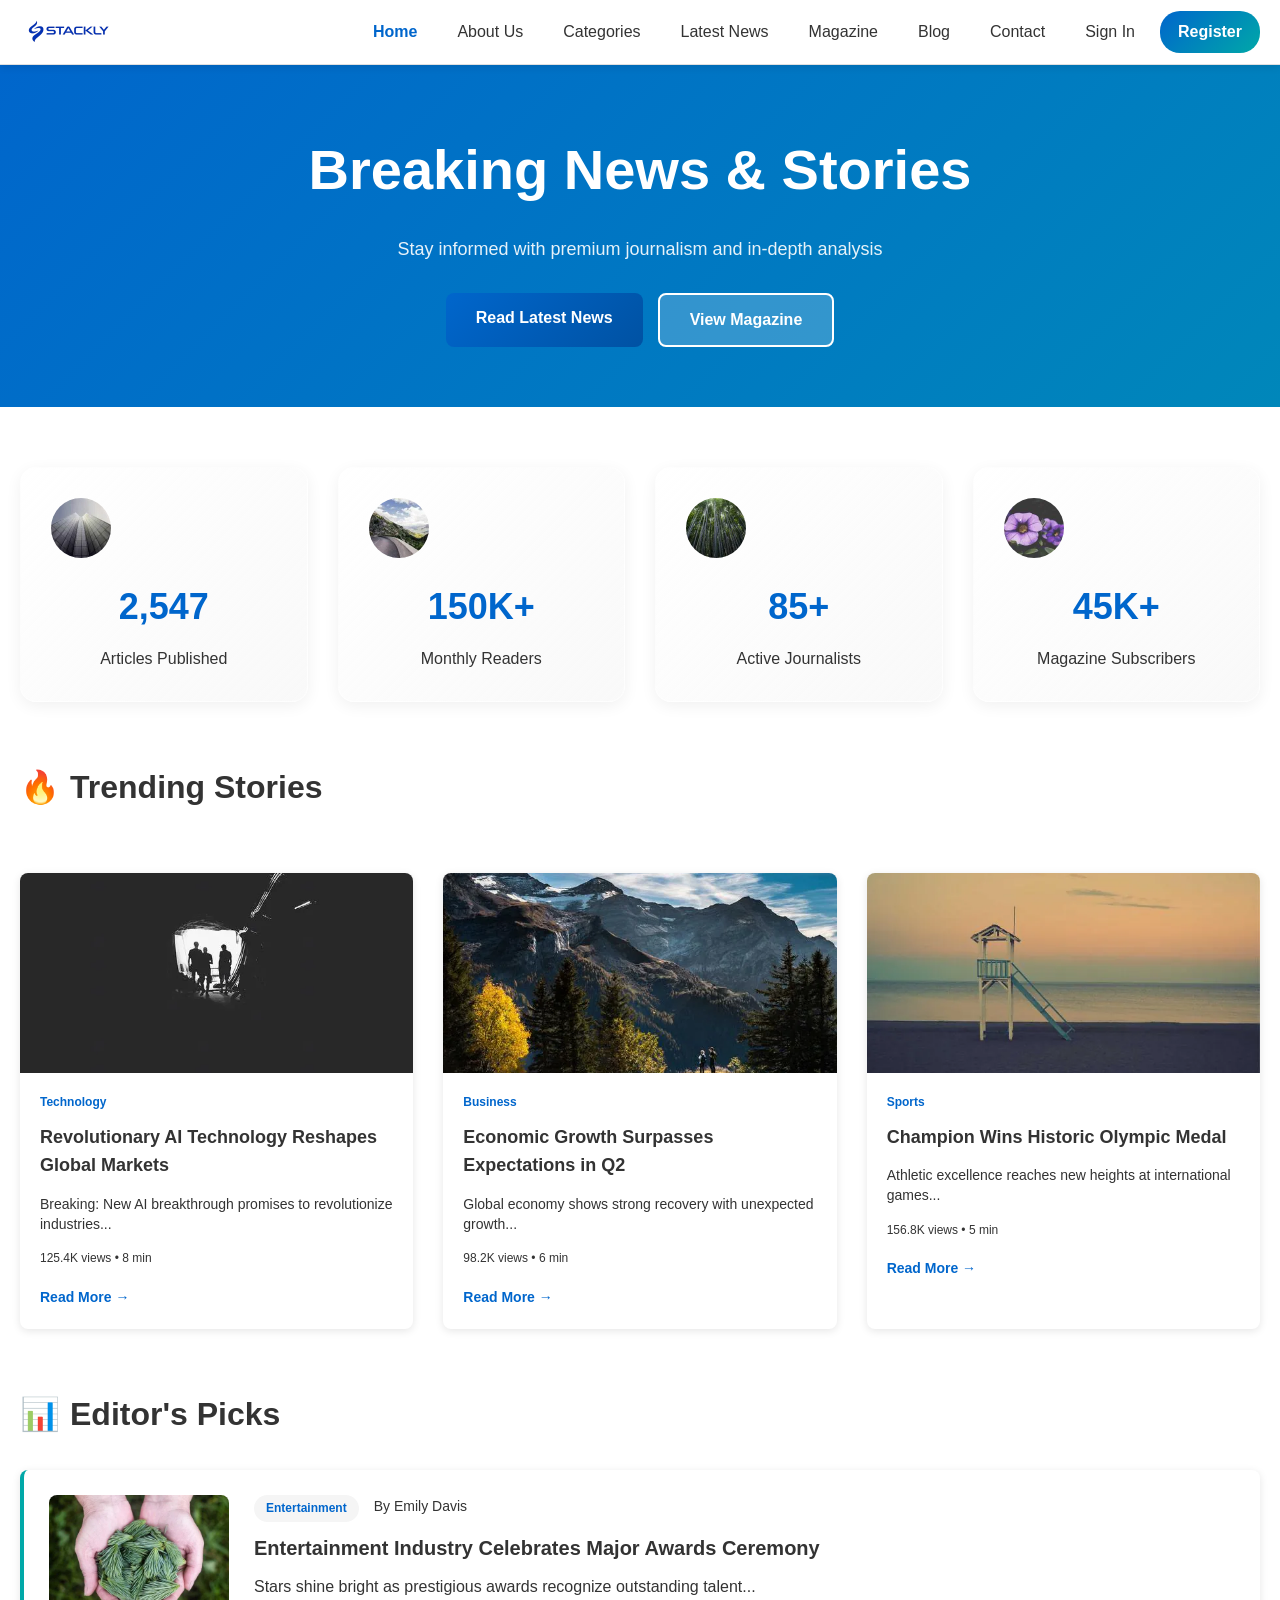
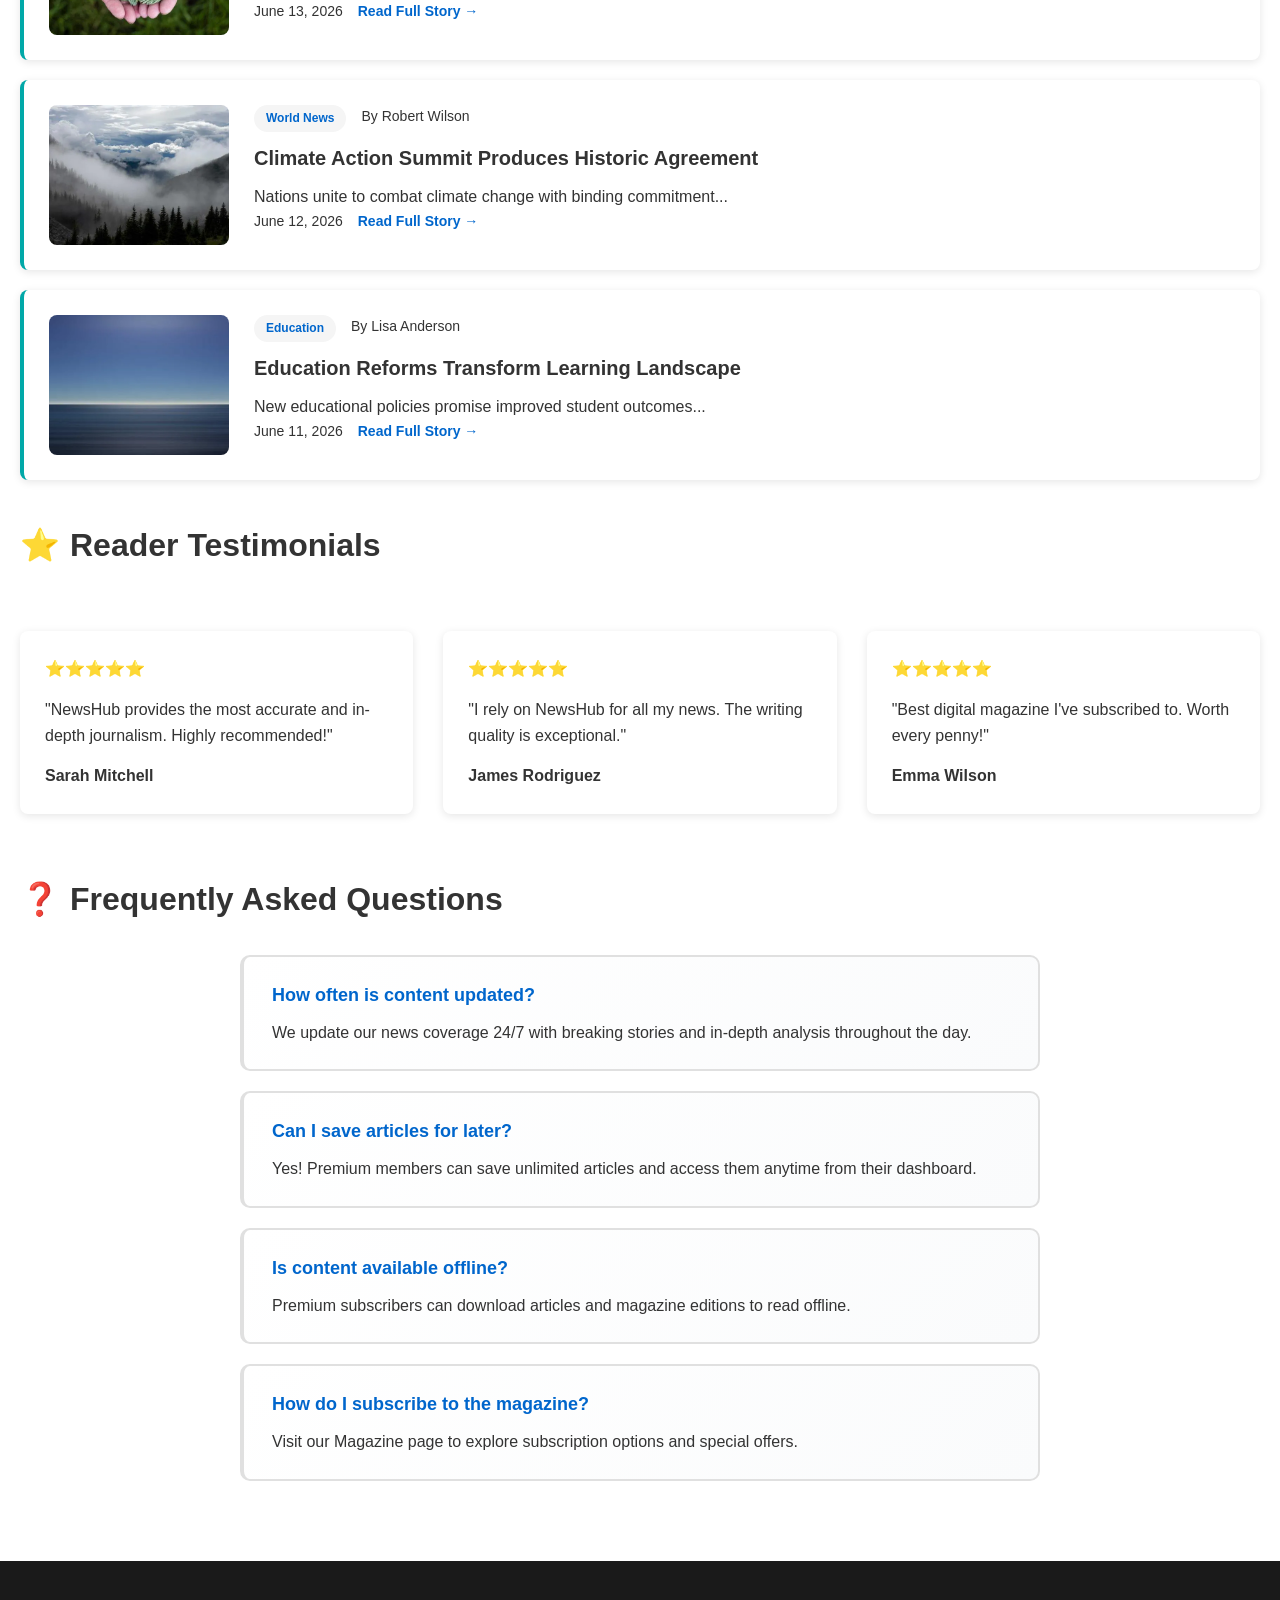
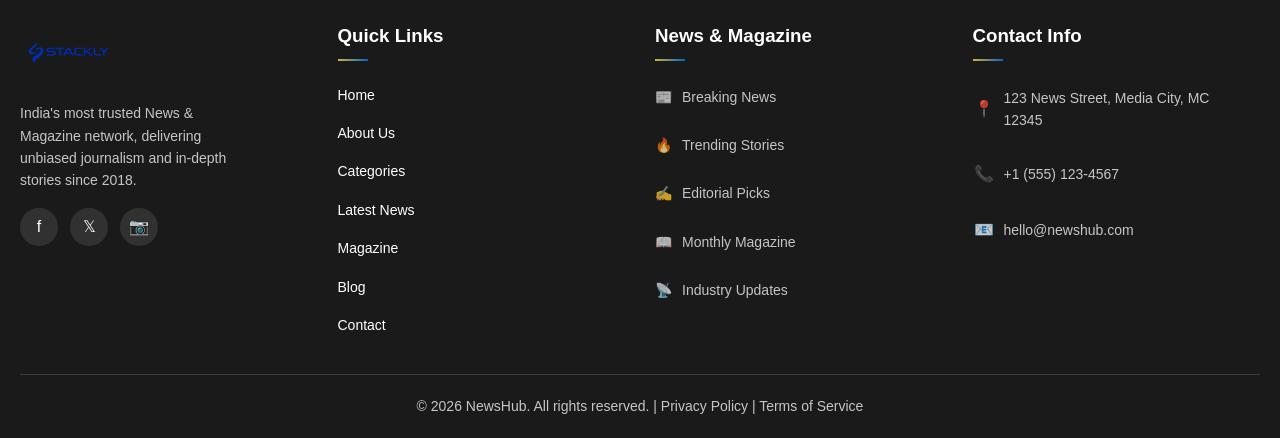
==== commit 20103c91: "Update index.html" ====
--- a/index.html
+++ b/index.html
@@ -1,249 +1,249 @@
-﻿<!DOCTYPE html>
-<html lang="en">
-<head>
-    <meta charset="UTF-8">
-    <meta name="viewport" content="width=device-width, initial-scale=1.0">
-    <title>NewsHub - Premium News & Magazine</title>
-    <link rel="stylesheet" href="styles.css">
-</head>
-<body>
-    <nav>
-        <div class="nav-container">
-            <a class="logo" href="index.html"><img src="stackly-logo.webp" alt="NewsHub" style="height:64px;width:auto;vertical-align:middle;"></a>
-
-            <div class="nav-menu" id="navMenu">
-                <a href="index.html" class="current">Home</a>
-                <a href="about.html">About Us</a>
-                <a href="categories.html">Categories</a>
-                <a href="latest.html">Latest News</a>
-                <a href="magazine.html">Magazine</a>
-                <a href="blog.html">Blog</a>
-                <a href="contact.html">Contact</a>
-                <a href="signin.html">Sign In</a>
-                <a href="register.html" class="nav-register">Register</a>
-            </div>
-
-            <button class="hamburger" id="hamburger" onclick="toggleMenu()">
-                <span></span>
-                <span></span>
-                <span></span>
-            </button>
-        </div>
-    </nav>
-
-    <main id="content">
-        <div class="hero">
-            <div class="container">
-                <h1>Breaking News & Stories</h1>
-                <p>Stay informed with premium journalism and in-depth analysis</p>
-                <div class="hero-buttons">
-                    <a class="btn btn-primary" href="404.html">Read Latest News</a>
-                    <a class="btn btn-secondary" href="404.html">View Magazine</a>
-                </div>
-            </div>
-        </div>
-
-        <div class="container">
-            <div class="grid-4">
-                <div class="stat-card fade-in-up">
-                    <img src="images/avatar-1.webp" style="width:60px; height:60px; border-radius:50%; margin-bottom:10px;" alt="Articles Published" loading="lazy" decoding="async" width="60" height="60">
-                    <div class="value">2,547</div>
-                    <div>Articles Published</div>
-                </div>
-                <div class="stat-card fade-in-up">
-                    <img src="images/avatar-2.webp" style="width:60px; height:60px; border-radius:50%; margin-bottom:10px;" alt="Monthly Readers" loading="lazy" decoding="async" width="60" height="60">
-                    <div class="value">150K+</div>
-                    <div>Monthly Readers</div>
-                </div>
-                <div class="stat-card fade-in-up">
-                    <img src="images/avatar-3.webp" style="width:60px; height:60px; border-radius:50%; margin-bottom:10px;" alt="Active Journalists" loading="lazy" decoding="async" width="60" height="60">
-                    <div class="value">85+</div>
-                    <div>Active Journalists</div>
-                </div>
-                <div class="stat-card fade-in-up">
-                    <img src="images/avatar-4.webp" style="width:60px; height:60px; border-radius:50%; margin-bottom:10px;" alt="Magazine Subscribers" loading="lazy" decoding="async" width="60" height="60">
-                    <div class="value">45K+</div>
-                    <div>Magazine Subscribers</div>
-                </div>
-            </div>
-
-            <h2><span class="section-icon">🔥</span>Trending Stories</h2>
-            <div class="grid-3">
-                <div class="article-card">
-                    <img src="images/article-1.webp" style="width:100%; height:200px; object-fit:cover;" alt="Revolutionary AI Technology Reshapes Global Markets" loading="lazy" decoding="async" width="600" height="200">
-                    <div class="article-card-content">
-                        <div class="article-card-category">Technology</div>
-                        <h3>Revolutionary AI Technology Reshapes Global Markets</h3>
-                        <p>Breaking: New AI breakthrough promises to revolutionize industries...</p>
-                        <div style="font-size: 12px; color: var(--darkGray); margin-bottom: 15px;">
-                            <span>125.4K views</span> • <span>8 min</span>
-                        </div>
-                        <a class="read-more" href="404.html">Read More →</a>
-                    </div>
-                </div>
-
-                <div class="article-card">
-                    <img src="images/article-2.webp" style="width:100%; height:200px; object-fit:cover;" alt="Economic Growth Surpasses Expectations in Q2" loading="lazy" decoding="async" width="600" height="200">
-                    <div class="article-card-content">
-                        <div class="article-card-category">Business</div>
-                        <h3>Economic Growth Surpasses Expectations in Q2</h3>
-                        <p>Global economy shows strong recovery with unexpected growth...</p>
-                        <div style="font-size: 12px; color: var(--darkGray); margin-bottom: 15px;">
-                            <span>98.2K views</span> • <span>6 min</span>
-                        </div>
-                        <a class="read-more" href="404.html">Read More →</a>
-                    </div>
-                </div>
-
-                <div class="article-card">
-                    <img src="images/article-3.webp" style="width:100%; height:200px; object-fit:cover;" alt="Champion Wins Historic Olympic Medal" loading="lazy" decoding="async" width="600" height="200">
-                    <div class="article-card-content">
-                        <div class="article-card-category">Sports</div>
-                        <h3>Champion Wins Historic Olympic Medal</h3>
-                        <p>Athletic excellence reaches new heights at international games...</p>
-                        <div style="font-size: 12px; color: var(--darkGray); margin-bottom: 15px;">
-                            <span>156.8K views</span> • <span>5 min</span>
-                        </div>
-                        <a class="read-more" href="404.html">Read More →</a>
-                    </div>
-                </div>
-            </div>
-
-            <h2><span class="section-icon">📊</span>Editor's Picks</h2>
-            <div class="news-item">
-                <img src="images/article-4.webp" style="width:180px; height:140px; border-radius:8px; object-fit:cover; flex-shrink:0;" alt="Entertainment Industry Celebrates Major Awards Ceremony" loading="lazy" decoding="async" width="180" height="140">
-                <div class="news-content">
-                    <div class="news-meta">
-                        <span class="category-badge">Entertainment</span>
-                        <span>By Emily Davis</span>
-                    </div>
-                    <h3>Entertainment Industry Celebrates Major Awards Ceremony</h3>
-                    <p>Stars shine bright as prestigious awards recognize outstanding talent...</p>
-                    <div class="news-meta">
-                        <span>June 13, 2026</span>
-                        <a class="read-more" href="404.html">Read Full Story →</a>
-                    </div>
-                </div>
-            </div>
-
-            <div class="news-item">
-                <img src="images/article-5.webp" style="width:180px; height:140px; border-radius:8px; object-fit:cover; flex-shrink:0;" alt="Climate Action Summit Produces Historic Agreement" loading="lazy" decoding="async" width="180" height="140">
-                <div class="news-content">
-                    <div class="news-meta">
-                        <span class="category-badge">World News</span>
-                        <span>By Robert Wilson</span>
-                    </div>
-                    <h3>Climate Action Summit Produces Historic Agreement</h3>
-                    <p>Nations unite to combat climate change with binding commitment...</p>
-                    <div class="news-meta">
-                        <span>June 12, 2026</span>
-                        <a class="read-more" href="404.html">Read Full Story →</a>
-                    </div>
-                </div>
-            </div>
-
-            <div class="news-item">
-                <img src="images/article-6.webp" style="width:180px; height:140px; border-radius:8px; object-fit:cover; flex-shrink:0;" alt="Education Reforms Transform Learning Landscape" loading="lazy" decoding="async" width="180" height="140">
-                <div class="news-content">
-                    <div class="news-meta">
-                        <span class="category-badge">Education</span>
-                        <span>By Lisa Anderson</span>
-                    </div>
-                    <h3>Education Reforms Transform Learning Landscape</h3>
-                    <p>New educational policies promise improved student outcomes...</p>
-                    <div class="news-meta">
-                        <span>June 11, 2026</span>
-                        <a class="read-more" href="404.html">Read Full Story →</a>
-                    </div>
-                </div>
-            </div>
-
-            <h2><span class="section-icon">⭐</span>Reader Testimonials</h2>
-            <div class="grid-3">
-                <div class="testimonial-card">
-                    <div class="stars">⭐⭐⭐⭐⭐</div>
-                    <p>"NewsHub provides the most accurate and in-depth journalism. Highly recommended!"</p>
-                    <p style="font-weight: bold; margin-top: 15px;">Sarah Mitchell</p>
-                </div>
-                <div class="testimonial-card">
-                    <div class="stars">⭐⭐⭐⭐⭐</div>
-                    <p>"I rely on NewsHub for all my news. The writing quality is exceptional."</p>
-                    <p style="font-weight: bold; margin-top: 15px;">James Rodriguez</p>
-                </div>
-                <div class="testimonial-card">
-                    <div class="stars">⭐⭐⭐⭐⭐</div>
-                    <p>"Best digital magazine I've subscribed to. Worth every penny!"</p>
-                    <p style="font-weight: bold; margin-top: 15px;">Emma Wilson</p>
-                </div>
-            </div>
-
-            <h2><span class="section-icon">❓</span>Frequently Asked Questions</h2>
-            <div style="max-width: 800px; margin: 0 auto;">
-                <div class="faq-card fade-in-up">
-                    <p class="faq-question">How often is content updated?</p>
-                    <p>We update our news coverage 24/7 with breaking stories and in-depth analysis throughout the day.</p>
-                </div>
-                <div class="faq-card fade-in-up">
-                    <p class="faq-question">Can I save articles for later?</p>
-                    <p>Yes! Premium members can save unlimited articles and access them anytime from their dashboard.</p>
-                </div>
-                <div class="faq-card fade-in-up">
-                    <p class="faq-question">Is content available offline?</p>
-                    <p>Premium subscribers can download articles and magazine editions to read offline.</p>
-                </div>
-                <div class="faq-card fade-in-up">
-                    <p class="faq-question">How do I subscribe to the magazine?</p>
-                    <p>Visit our Magazine page to explore subscription options and special offers.</p>
-                </div>
-            </div>
-        </div>
-    </main>
-
-        <footer>
-        <div class="footer-grid">
-            <div>
-                <a class="logo" href="index.html"><img src="stackly-logo.webp" alt="NewsHub" style="height:64px;width:auto;vertical-align:middle;"></a>
-                <p style="margin-top: 10px; font-size: 14px; opacity: 0.75; max-width: 220px; line-height: 1.6;">India's most trusted News &amp; Magazine network, delivering unbiased journalism and in-depth stories since 2018.</p>
-                <div style="display: flex; gap: 12px; margin-top: 16px;">
-                    <a href="404.html" class="footer-social-icon" style="width: 38px; height: 38px; border-radius: 50%; background: rgba(255,255,255,0.1); display: flex; align-items: center; justify-content: center; color: white; text-decoration: none; font-size: 16px; transition: background 0.3s;" onmouseover="this.style.background='#1877F2'" onmouseout="this.style.background='rgba(255,255,255,0.1)'">&#x66;</a>
-                    <a href="404.html" class="footer-social-icon" style="width: 38px; height: 38px; border-radius: 50%; background: rgba(255,255,255,0.1); display: flex; align-items: center; justify-content: center; color: white; text-decoration: none; font-size: 16px; transition: background 0.3s;" onmouseover="this.style.background='#000'" onmouseout="this.style.background='rgba(255,255,255,0.1)'">&#x1D54F;</a>
-                    <a href="404.html" class="footer-social-icon" style="width: 38px; height: 38px; border-radius: 50%; background: rgba(255,255,255,0.1); display: flex; align-items: center; justify-content: center; color: white; text-decoration: none; font-size: 16px; transition: background 0.3s;" onmouseover="this.style.background='#E1306C'" onmouseout="this.style.background='rgba(255,255,255,0.1)'">&#x1F4F7;</a>
-                    <!-- <a href="404.html" target="_blank" rel="noopener" class="footer-social-icon" style="width: 38px; height: 38px; border-radius: 50%; background: rgba(255,255,255,0.1); display: flex; align-items: center; justify-content: center; color: white; text-decoration: none; font-size: 16px; transition: background 0.3s;" onmouseover="this.style.background='#0A66C2'" onmouseout="this.style.background='rgba(255,255,255,0.1)'">&#x1F4BC;</a> -->
-                </div>
-            </div>
-            <div class="footer-section">
-                <h3>Quick Links</h3>
-                <a class="footer-link" href="index.html"><span>Home</span><i class="link-arrow">→</i></a>
-                <a class="footer-link" href="about.html"><span>About Us</span><i class="link-arrow">→</i></a>
-                <a class="footer-link" href="categories.html"><span>Categories</span><i class="link-arrow">→</i></a>
-                <a class="footer-link" href="latest.html"><span>Latest News</span><i class="link-arrow">→</i></a>
-                <a class="footer-link" href="magazine.html"><span>Magazine</span><i class="link-arrow">→</i></a>
-                <a class="footer-link" href="blog.html"><span>Blog</span><i class="link-arrow">→</i></a>
-                <a class="footer-link" href="contact.html"><span>Contact</span><i class="link-arrow">→</i></a>
-            </div>
-            <div class="footer-section">
-                <h3>News &amp; Magazine</h3>
-                <div class="newsroom-link"><span class="newsroom-icon">📰</span><span>Breaking News</span></div>
-                <div class="newsroom-link"><span class="newsroom-icon">🔥</span><span>Trending Stories</span></div>
-                <div class="newsroom-link"><span class="newsroom-icon">✍️</span><span>Editorial Picks</span></div>
-                <div class="newsroom-link"><span class="newsroom-icon">📖</span><span>Monthly Magazine</span></div>
-                <div class="newsroom-link"><span class="newsroom-icon">📡</span><span>Industry Updates</span></div>
-            </div>
-            <div class="footer-section">
-                <h3>Contact Info</h3>
-                <div class="contact-item"><span class="contact-icon">📍</span><span>123 News Street, Media City, MC 12345</span></div>
-                <div class="contact-item"><span class="contact-icon">📞</span><span>+1 (555) 123-4567</span></div>
-                <div class="contact-item"><span class="contact-icon">📧</span><span>hello@newshub.com</span></div>
-            </div>
-        </div>
-        <div class="footer-bottom">
-            <p>&copy; 2026 NewsHub. All rights reserved. | Privacy Policy | Terms of Service</p>
-        </div>
-    </footer>
-
-    <script src="auth.js"></script>
-    <script src="script.js"></script>
-</body>
-</html>
-
-
+﻿<!DOCTYPE html>
+<html lang="en">
+<head>
+    <meta charset="UTF-8">
+    <meta name="viewport" content="width=device-width, initial-scale=1.0">
+    <title>NewsHub - Premium News & Magazine</title>
+    <link rel="stylesheet" href="styles.css">
+</head>
+<body>
+    <nav>
+        <div class="nav-container">
+            <a class="logo" href="index.html"><img src="stackly-logo.webp" alt="NewsHub" style="height:64px;width:auto;vertical-align:middle;"></a>
+
+            <div class="nav-menu" id="navMenu">
+                <a href="index.html" class="current">Home</a>
+                <a href="about.html">About Us</a>
+                <a href="categories.html">Categories</a>
+                <a href="latest.html">Latest News</a>
+                <a href="magazine.html">Magazine</a>
+                <a href="blog.html">Blog</a>
+                <a href="contact.html">Contact</a>
+                <a href="signin.html">Sign In</a>
+                <a href="register.html" class="nav-register">Register</a>
+            </div>
+
+            <button class="hamburger" id="hamburger" onclick="toggleMenu()">
+                <span></span>
+                <span></span>
+                <span></span>
+            </button>
+        </div>
+    </nav>
+
+    <main id="content">
+        <div class="hero">
+            <div class="container">
+                <h1>Breaking News & Stories</h1>
+                <p>Stay informed with premium journalism and in-depth analysis</p>
+                <div class="hero-buttons">
+                    <a class="btn btn-primary" href="404.html">Read Latest News</a>
+                    <a class="btn btn-secondary" href="404.html">View Magazine</a>
+                </div>
+            </div>
+        </div>
+
+        <div class="container">
+            <div class="grid-4">
+                <div class="stat-card fade-in-up">
+                    <img src="avatar-1.webp" style="width:60px; height:60px; border-radius:50%; margin-bottom:10px;" alt="Articles Published" loading="lazy" decoding="async" width="60" height="60">
+                    <div class="value">2,547</div>
+                    <div>Articles Published</div>
+                </div>
+                <div class="stat-card fade-in-up">
+                    <img src="avatar-2.webp" style="width:60px; height:60px; border-radius:50%; margin-bottom:10px;" alt="Monthly Readers" loading="lazy" decoding="async" width="60" height="60">
+                    <div class="value">150K+</div>
+                    <div>Monthly Readers</div>
+                </div>
+                <div class="stat-card fade-in-up">
+                    <img src="avatar-3.webp" style="width:60px; height:60px; border-radius:50%; margin-bottom:10px;" alt="Active Journalists" loading="lazy" decoding="async" width="60" height="60">
+                    <div class="value">85+</div>
+                    <div>Active Journalists</div>
+                </div>
+                <div class="stat-card fade-in-up">
+                    <img src="avatar-4.webp" style="width:60px; height:60px; border-radius:50%; margin-bottom:10px;" alt="Magazine Subscribers" loading="lazy" decoding="async" width="60" height="60">
+                    <div class="value">45K+</div>
+                    <div>Magazine Subscribers</div>
+                </div>
+            </div>
+
+            <h2><span class="section-icon">🔥</span>Trending Stories</h2>
+            <div class="grid-3">
+                <div class="article-card">
+                    <img src="article-1.webp" style="width:100%; height:200px; object-fit:cover;" alt="Revolutionary AI Technology Reshapes Global Markets" loading="lazy" decoding="async" width="600" height="200">
+                    <div class="article-card-content">
+                        <div class="article-card-category">Technology</div>
+                        <h3>Revolutionary AI Technology Reshapes Global Markets</h3>
+                        <p>Breaking: New AI breakthrough promises to revolutionize industries...</p>
+                        <div style="font-size: 12px; color: var(--darkGray); margin-bottom: 15px;">
+                            <span>125.4K views</span> • <span>8 min</span>
+                        </div>
+                        <a class="read-more" href="404.html">Read More →</a>
+                    </div>
+                </div>
+
+                <div class="article-card">
+                    <img src="article-2.webp" style="width:100%; height:200px; object-fit:cover;" alt="Economic Growth Surpasses Expectations in Q2" loading="lazy" decoding="async" width="600" height="200">
+                    <div class="article-card-content">
+                        <div class="article-card-category">Business</div>
+                        <h3>Economic Growth Surpasses Expectations in Q2</h3>
+                        <p>Global economy shows strong recovery with unexpected growth...</p>
+                        <div style="font-size: 12px; color: var(--darkGray); margin-bottom: 15px;">
+                            <span>98.2K views</span> • <span>6 min</span>
+                        </div>
+                        <a class="read-more" href="404.html">Read More →</a>
+                    </div>
+                </div>
+
+                <div class="article-card">
+                    <img src="article-3.webp" style="width:100%; height:200px; object-fit:cover;" alt="Champion Wins Historic Olympic Medal" loading="lazy" decoding="async" width="600" height="200">
+                    <div class="article-card-content">
+                        <div class="article-card-category">Sports</div>
+                        <h3>Champion Wins Historic Olympic Medal</h3>
+                        <p>Athletic excellence reaches new heights at international games...</p>
+                        <div style="font-size: 12px; color: var(--darkGray); margin-bottom: 15px;">
+                            <span>156.8K views</span> • <span>5 min</span>
+                        </div>
+                        <a class="read-more" href="404.html">Read More →</a>
+                    </div>
+                </div>
+            </div>
+
+            <h2><span class="section-icon">📊</span>Editor's Picks</h2>
+            <div class="news-item">
+                <img src="article-4.webp" style="width:180px; height:140px; border-radius:8px; object-fit:cover; flex-shrink:0;" alt="Entertainment Industry Celebrates Major Awards Ceremony" loading="lazy" decoding="async" width="180" height="140">
+                <div class="news-content">
+                    <div class="news-meta">
+                        <span class="category-badge">Entertainment</span>
+                        <span>By Emily Davis</span>
+                    </div>
+                    <h3>Entertainment Industry Celebrates Major Awards Ceremony</h3>
+                    <p>Stars shine bright as prestigious awards recognize outstanding talent...</p>
+                    <div class="news-meta">
+                        <span>June 13, 2026</span>
+                        <a class="read-more" href="404.html">Read Full Story →</a>
+                    </div>
+                </div>
+            </div>
+
+            <div class="news-item">
+                <img src="article-5.webp" style="width:180px; height:140px; border-radius:8px; object-fit:cover; flex-shrink:0;" alt="Climate Action Summit Produces Historic Agreement" loading="lazy" decoding="async" width="180" height="140">
+                <div class="news-content">
+                    <div class="news-meta">
+                        <span class="category-badge">World News</span>
+                        <span>By Robert Wilson</span>
+                    </div>
+                    <h3>Climate Action Summit Produces Historic Agreement</h3>
+                    <p>Nations unite to combat climate change with binding commitment...</p>
+                    <div class="news-meta">
+                        <span>June 12, 2026</span>
+                        <a class="read-more" href="404.html">Read Full Story →</a>
+                    </div>
+                </div>
+            </div>
+
+            <div class="news-item">
+                <img src="article-6.webp" style="width:180px; height:140px; border-radius:8px; object-fit:cover; flex-shrink:0;" alt="Education Reforms Transform Learning Landscape" loading="lazy" decoding="async" width="180" height="140">
+                <div class="news-content">
+                    <div class="news-meta">
+                        <span class="category-badge">Education</span>
+                        <span>By Lisa Anderson</span>
+                    </div>
+                    <h3>Education Reforms Transform Learning Landscape</h3>
+                    <p>New educational policies promise improved student outcomes...</p>
+                    <div class="news-meta">
+                        <span>June 11, 2026</span>
+                        <a class="read-more" href="404.html">Read Full Story →</a>
+                    </div>
+                </div>
+            </div>
+
+            <h2><span class="section-icon">⭐</span>Reader Testimonials</h2>
+            <div class="grid-3">
+                <div class="testimonial-card">
+                    <div class="stars">⭐⭐⭐⭐⭐</div>
+                    <p>"NewsHub provides the most accurate and in-depth journalism. Highly recommended!"</p>
+                    <p style="font-weight: bold; margin-top: 15px;">Sarah Mitchell</p>
+                </div>
+                <div class="testimonial-card">
+                    <div class="stars">⭐⭐⭐⭐⭐</div>
+                    <p>"I rely on NewsHub for all my news. The writing quality is exceptional."</p>
+                    <p style="font-weight: bold; margin-top: 15px;">James Rodriguez</p>
+                </div>
+                <div class="testimonial-card">
+                    <div class="stars">⭐⭐⭐⭐⭐</div>
+                    <p>"Best digital magazine I've subscribed to. Worth every penny!"</p>
+                    <p style="font-weight: bold; margin-top: 15px;">Emma Wilson</p>
+                </div>
+            </div>
+
+            <h2><span class="section-icon">❓</span>Frequently Asked Questions</h2>
+            <div style="max-width: 800px; margin: 0 auto;">
+                <div class="faq-card fade-in-up">
+                    <p class="faq-question">How often is content updated?</p>
+                    <p>We update our news coverage 24/7 with breaking stories and in-depth analysis throughout the day.</p>
+                </div>
+                <div class="faq-card fade-in-up">
+                    <p class="faq-question">Can I save articles for later?</p>
+                    <p>Yes! Premium members can save unlimited articles and access them anytime from their dashboard.</p>
+                </div>
+                <div class="faq-card fade-in-up">
+                    <p class="faq-question">Is content available offline?</p>
+                    <p>Premium subscribers can download articles and magazine editions to read offline.</p>
+                </div>
+                <div class="faq-card fade-in-up">
+                    <p class="faq-question">How do I subscribe to the magazine?</p>
+                    <p>Visit our Magazine page to explore subscription options and special offers.</p>
+                </div>
+            </div>
+        </div>
+    </main>
+
+        <footer>
+        <div class="footer-grid">
+            <div>
+                <a class="logo" href="index.html"><img src="stackly-logo.webp" alt="NewsHub" style="height:64px;width:auto;vertical-align:middle;"></a>
+                <p style="margin-top: 10px; font-size: 14px; opacity: 0.75; max-width: 220px; line-height: 1.6;">India's most trusted News &amp; Magazine network, delivering unbiased journalism and in-depth stories since 2018.</p>
+                <div style="display: flex; gap: 12px; margin-top: 16px;">
+                    <a href="404.html" class="footer-social-icon" style="width: 38px; height: 38px; border-radius: 50%; background: rgba(255,255,255,0.1); display: flex; align-items: center; justify-content: center; color: white; text-decoration: none; font-size: 16px; transition: background 0.3s;" onmouseover="this.style.background='#1877F2'" onmouseout="this.style.background='rgba(255,255,255,0.1)'">&#x66;</a>
+                    <a href="404.html" class="footer-social-icon" style="width: 38px; height: 38px; border-radius: 50%; background: rgba(255,255,255,0.1); display: flex; align-items: center; justify-content: center; color: white; text-decoration: none; font-size: 16px; transition: background 0.3s;" onmouseover="this.style.background='#000'" onmouseout="this.style.background='rgba(255,255,255,0.1)'">&#x1D54F;</a>
+                    <a href="404.html" class="footer-social-icon" style="width: 38px; height: 38px; border-radius: 50%; background: rgba(255,255,255,0.1); display: flex; align-items: center; justify-content: center; color: white; text-decoration: none; font-size: 16px; transition: background 0.3s;" onmouseover="this.style.background='#E1306C'" onmouseout="this.style.background='rgba(255,255,255,0.1)'">&#x1F4F7;</a>
+                    <!-- <a href="404.html" target="_blank" rel="noopener" class="footer-social-icon" style="width: 38px; height: 38px; border-radius: 50%; background: rgba(255,255,255,0.1); display: flex; align-items: center; justify-content: center; color: white; text-decoration: none; font-size: 16px; transition: background 0.3s;" onmouseover="this.style.background='#0A66C2'" onmouseout="this.style.background='rgba(255,255,255,0.1)'">&#x1F4BC;</a> -->
+                </div>
+            </div>
+            <div class="footer-section">
+                <h3>Quick Links</h3>
+                <a class="footer-link" href="index.html"><span>Home</span><i class="link-arrow">→</i></a>
+                <a class="footer-link" href="about.html"><span>About Us</span><i class="link-arrow">→</i></a>
+                <a class="footer-link" href="categories.html"><span>Categories</span><i class="link-arrow">→</i></a>
+                <a class="footer-link" href="latest.html"><span>Latest News</span><i class="link-arrow">→</i></a>
+                <a class="footer-link" href="magazine.html"><span>Magazine</span><i class="link-arrow">→</i></a>
+                <a class="footer-link" href="blog.html"><span>Blog</span><i class="link-arrow">→</i></a>
+                <a class="footer-link" href="contact.html"><span>Contact</span><i class="link-arrow">→</i></a>
+            </div>
+            <div class="footer-section">
+                <h3>News &amp; Magazine</h3>
+                <div class="newsroom-link"><span class="newsroom-icon">📰</span><span>Breaking News</span></div>
+                <div class="newsroom-link"><span class="newsroom-icon">🔥</span><span>Trending Stories</span></div>
+                <div class="newsroom-link"><span class="newsroom-icon">✍️</span><span>Editorial Picks</span></div>
+                <div class="newsroom-link"><span class="newsroom-icon">📖</span><span>Monthly Magazine</span></div>
+                <div class="newsroom-link"><span class="newsroom-icon">📡</span><span>Industry Updates</span></div>
+            </div>
+            <div class="footer-section">
+                <h3>Contact Info</h3>
+                <div class="contact-item"><span class="contact-icon">📍</span><span>123 News Street, Media City, MC 12345</span></div>
+                <div class="contact-item"><span class="contact-icon">📞</span><span>+1 (555) 123-4567</span></div>
+                <div class="contact-item"><span class="contact-icon">📧</span><span>hello@newshub.com</span></div>
+            </div>
+        </div>
+        <div class="footer-bottom">
+            <p>&copy; 2026 NewsHub. All rights reserved. | Privacy Policy | Terms of Service</p>
+        </div>
+    </footer>
+
+    <script src="auth.js"></script>
+    <script src="script.js"></script>
+</body>
+</html>
+
+
